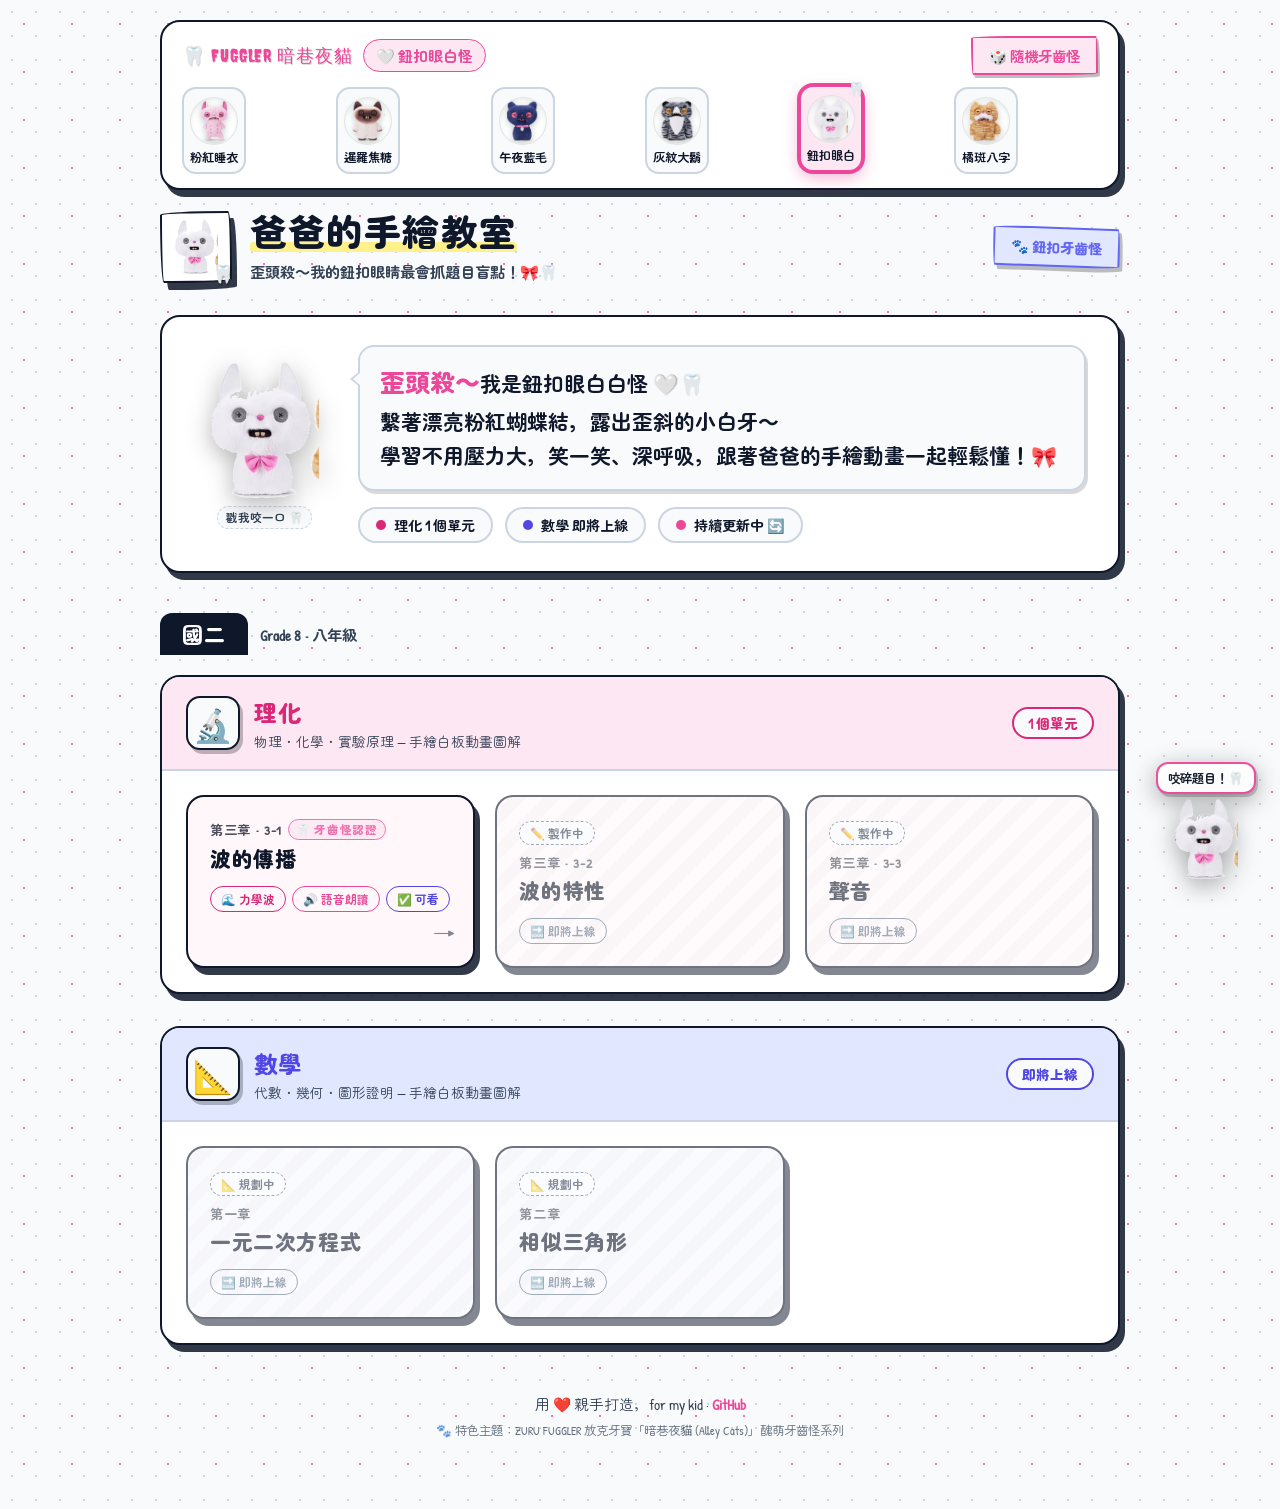
==== index.html @ 32a3a029 "更新 3-1 YouTube 連結並整理本機素材" ====
<!DOCTYPE html>
<html lang="zh-TW" data-theme="fuggler-pink">
<head>
  <meta charset="UTF-8">
  <meta name="viewport" content="width=device-width, initial-scale=1.0">
  <title>爸爸的手繪教室 | 國中影音學習 × 放克牙寶 牙齒怪</title>
  <meta name="description" content="爸爸親手打造的國中手繪動畫教室，結合 ZURU FUGGLER 放克牙寶（暗巷夜貓）醜萌牙齒怪主題，用生動圖解學理化、數學，讓孩子輕鬆看懂每一個章節。">
  <link rel="preconnect" href="https://fonts.googleapis.com">
  <link rel="preconnect" href="https://fonts.gstatic.com" crossorigin>
  <link href="https://fonts.googleapis.com/css2?family=Patrick+Hand&family=Zen+Maru+Gothic:wght@400;500;700;900&family=Noto+Sans+TC:wght@400;500;700;900&family=Creepster&display=swap" rel="stylesheet">
  <style>
    /* =============================================
       爸爸的手繪教室 - ZURU FUGGLER 牙齒怪主題系統
       6 隻暗巷夜貓（Alley Cats）醜萌牙齒怪專屬主題
       ============================================= */

    /* ── 共用 Token ── */
    :root {
      --font-hand: 'Patrick Hand', 'Zen Maru Gothic', 'Noto Sans TC', cursive, sans-serif;
      --font-body: 'Zen Maru Gothic', 'Noto Sans TC', system-ui, sans-serif;
      --font-monster: 'Creepster', 'Patrick Hand', cursive;
      --radius-doodle: 255px 15px 225px 15px / 15px 225px 15px 255px;
      --radius-card: 20px;
      --transition: background 0.4s ease, color 0.4s ease, border-color 0.35s ease, box-shadow 0.35s ease;
    }

    /* ══════════════════════════════════════════════
       🐾 牙齒怪 1：粉紅睡衣怪 (Pink Slumber Cat)
       睡衣排扣 · 垂眼皮 · 歪斜大白牙
    ══════════════════════════════════════════════ */
    [data-theme="fuggler-pink"] {
      --bg-canvas:      #fff0f5;
      --bg-board:       #ffffff;
      --bg-card:        #ffffff;
      --ink-primary:    #831843;
      --ink-muted:      #9d174d;
      --ink-light:      #f472b6;
      --accent:         #db2777;
      --accent-bg:      #fce7f3;
      --accent2:        #9333ea;
      --accent2-bg:     #fae8ff;
      --highlight:      #fef08a;
      --border:         2.5px solid #db2777;
      --shadow:         5px 6px 0px rgba(219, 39, 119, 0.35);
      --shadow-hover:   7px 9px 0px rgba(219, 39, 119, 0.55);
      --bg-pattern:     radial-gradient(#fbcfe8 1.5px, transparent 1.5px);
      --bg-pattern2:    radial-gradient(#f472b6 1px, transparent 1px);
      --pattern-size:   24px 24px, 48px 48px;
      --hero-bg:        #ffffff;
      --pill-border:    #fbcfe8;
      --science-hdr:    #fce7f3;
      --science-card:   #fff5f8;
      --science-color:  #db2777;
      --math-hdr:       #fae8ff;
      --math-card:      #fdf4ff;
      --math-color:     #9333ea;
      --tab-bg:         #db2777;
      --tab-color:      #ffffff;
      --badge-glow:     rgba(219, 39, 119, 0.4);
    }

    /* ══════════════════════════════════════════════
       🐾 牙齒怪 2：暹羅焦糖怪 (Mocha Siamese Cat)
       黑炭臉頰 · 烤棉花糖焦糖色 · 瞪大圓眼
    ══════════════════════════════════════════════ */
    [data-theme="fuggler-siamese"] {
      --bg-canvas:      #f7f2ec;
      --bg-board:       #ffffff;
      --bg-card:        #ffffff;
      --ink-primary:    #3e2723;
      --ink-muted:      #5d4037;
      --ink-light:      #8d6e63;
      --accent:         #795548;
      --accent-bg:      #efebe9;
      --accent2:        #d97706;
      --accent2-bg:     #fef3c7;
      --highlight:      #ffe082;
      --border:         2.5px solid #4e342e;
      --shadow:         5px 6px 0px rgba(78, 52, 46, 0.4);
      --shadow-hover:   7px 9px 0px rgba(78, 52, 46, 0.65);
      --bg-pattern:     radial-gradient(#d7ccc8 1.5px, transparent 1.5px);
      --bg-pattern2:    linear-gradient(45deg, rgba(141, 110, 99, 0.05) 25%, transparent 25%);
      --pattern-size:   26px 26px, 52px 52px;
      --hero-bg:        #ffffff;
      --pill-border:    #d7ccc8;
      --science-hdr:    #efebe9;
      --science-card:   #faf7f5;
      --science-color:  #5d4037;
      --math-hdr:       #fef3c7;
      --math-card:      #fffdfa;
      --math-color:     #b45309;
      --tab-bg:         #4e342e;
      --tab-color:      #ffffff;
      --badge-glow:     rgba(121, 85, 72, 0.4);
    }

    /* ══════════════════════════════════════════════
       🐾 牙齒怪 3：午夜藍毛怪 (Midnight Navy Cat)
       暗夜巷弄深藍 · 粉紅牙齒項鍊 · 賽博龐克微光
    ══════════════════════════════════════════════ */
    [data-theme="fuggler-blue"] {
      --bg-canvas:      #0b0d1e;
      --bg-board:       #12152f;
      --bg-card:        #181c3e;
      --ink-primary:    #e0e7ff;
      --ink-muted:      #a5b4fc;
      --ink-light:      #6366f1;
      --accent:         #f43f5e;        /* 項鍊粉紅 */
      --accent-bg:      #3d0f1f;
      --accent2:        #38bdf8;        /* 霓虹藍 */
      --accent2-bg:     #082f49;
      --highlight:      #1e1b4b;
      --border:         2.5px solid #6366f1;
      --shadow:         0 0 16px rgba(99, 102, 241, 0.4), 4px 6px 0 rgba(0, 0, 0, 0.85);
      --shadow-hover:   0 0 24px rgba(244, 63, 94, 0.6), 6px 8px 0 rgba(0, 0, 0, 0.95);
      --bg-pattern:     radial-gradient(rgba(129, 140, 248, 0.2) 1.5px, transparent 1.5px);
      --bg-pattern2:    repeating-linear-gradient(90deg, transparent, transparent 36px, rgba(99, 102, 241, 0.05) 36px, rgba(99, 102, 241, 0.05) 37px);
      --pattern-size:   28px 28px, auto;
      --hero-bg:        #12152f;
      --pill-border:    #4338ca;
      --science-hdr:    #181c3e;
      --science-card:   #141736;
      --science-color:  #818cf8;
      --math-hdr:       #2a1024;
      --math-card:      #200c1b;
      --math-color:     #f43f5e;
      --tab-bg:         #6366f1;
      --tab-color:      #ffffff;
      --badge-glow:     rgba(99, 102, 241, 0.6);
    }

    /* ══════════════════════════════════════════════
       🐾 牙齒怪 4：灰紋落腮鬍 (Striped Grizzle Cat)
       虎斑灰條紋 · 白胸毛落腮鬍 · 琥珀黃眼露牙
    ══════════════════════════════════════════════ */
    [data-theme="fuggler-gray"] {
      --bg-canvas:      #141923;
      --bg-board:       #1b2230;
      --bg-card:        #232c3d;
      --ink-primary:    #f8fafc;
      --ink-muted:      #cbd5e1;
      --ink-light:      #64748b;
      --accent:         #eab308;        /* 琥珀金眼 */
      --accent-bg:      #3f3107;
      --accent2:        #38bdf8;        /* 銀灰藍 */
      --accent2-bg:     #0c2e47;
      --highlight:      #1e293b;
      --border:         2.5px solid #94a3b8;
      --shadow:         0 0 14px rgba(234, 179, 8, 0.25), 4px 6px 0 rgba(0, 0, 0, 0.85);
      --shadow-hover:   0 0 22px rgba(234, 179, 8, 0.5), 6px 8px 0 rgba(0, 0, 0, 0.95);
      --bg-pattern:     radial-gradient(rgba(148, 163, 184, 0.18) 1.5px, transparent 1.5px);
      --bg-pattern2:    repeating-linear-gradient(45deg, transparent, transparent 20px, rgba(148, 163, 184, 0.03) 20px, rgba(148, 163, 184, 0.03) 40px);
      --pattern-size:   26px 26px, auto;
      --hero-bg:        #1b2230;
      --pill-border:    #475569;
      --science-hdr:    #232c3d;
      --science-card:   #1d2535;
      --science-color:  #facc15;
      --math-hdr:       #0e2d42;
      --math-card:      #112233;
      --math-color:     #38bdf8;
      --tab-bg:         #94a3b8;
      --tab-color:      #0f172a;
      --badge-glow:     rgba(234, 179, 8, 0.5);
    }

    /* ══════════════════════════════════════════════
       🐾 牙齒怪 5：鈕扣眼白怪 (Button-Eye Snow Cat)
       蓬鬆純白雪球 · 異色鈕扣眼 · 甜粉蝴蝶結
    ══════════════════════════════════════════════ */
    [data-theme="fuggler-white"] {
      --bg-canvas:      #f8fafc;
      --bg-board:       #ffffff;
      --bg-card:        #ffffff;
      --ink-primary:    #0f172a;
      --ink-muted:      #334155;
      --ink-light:      #64748b;
      --accent:         #ec4899;        /* 蝴蝶結粉 */
      --accent-bg:      #fce7f3;
      --accent2:        #6366f1;        /* 鈕扣眼縫線藍 */
      --accent2-bg:     #e0e7ff;
      --highlight:      #fef08a;
      --border:         2.5px solid #0f172a;
      --shadow:         5px 7px 0px rgba(15, 23, 42, 0.85);
      --shadow-hover:   7px 9px 0px rgba(15, 23, 42, 1);
      --bg-pattern:     radial-gradient(#cbd5e1 1.5px, transparent 1.5px);
      --bg-pattern2:    radial-gradient(#f472b6 1px, transparent 1px);
      --pattern-size:   24px 24px, 48px 48px;
      --hero-bg:        #ffffff;
      --pill-border:    #cbd5e1;
      --science-hdr:    #fce7f3;
      --science-card:   #fff7fa;
      --science-color:  #db2777;
      --math-hdr:       #e0e7ff;
      --math-card:      #f7f8ff;
      --math-color:     #4f46e5;
      --tab-bg:         #0f172a;
      --tab-color:      #ffffff;
      --badge-glow:     rgba(236, 72, 153, 0.4);
    }

    /* ══════════════════════════════════════════════
       🐾 牙齒怪 6：橘斑八字鬍 (Ginger Mustache Cat)
       熱血橘黃虎斑 · 蓬鬆大八字鬍 · 爆棚招牌暴牙
    ══════════════════════════════════════════════ */
    [data-theme="fuggler-orange"] {
      --bg-canvas:      #fff8f0;
      --bg-board:       #ffffff;
      --bg-card:        #ffffff;
      --ink-primary:    #7c2d12;
      --ink-muted:      #9a3412;
      --ink-light:      #ea580c;
      --accent:         #ea580c;
      --accent-bg:      #ffedd5;
      --accent2:        #d97706;
      --accent2-bg:     #fef3c7;
      --highlight:      #fde047;
      --border:         2.5px solid #9a3412;
      --shadow:         5px 6px 0px rgba(154, 52, 18, 0.4);
      --shadow-hover:   7px 9px 0px rgba(154, 52, 18, 0.65);
      --bg-pattern:     radial-gradient(#fed7aa 1.5px, transparent 1.5px);
      --bg-pattern2:    radial-gradient(#f59e0b 1px, transparent 1px);
      --pattern-size:   24px 24px, 48px 48px;
      --hero-bg:        #ffffff;
      --pill-border:    #fdba74;
      --science-hdr:    #ffedd5;
      --science-card:   #fffaf5;
      --science-color:  #c2410c;
      --math-hdr:       #fef3c7;
      --math-card:      #fffdf7;
      --math-color:     #b45309;
      --tab-bg:         #9a3412;
      --tab-color:      #ffffff;
      --badge-glow:     rgba(234, 88, 12, 0.4);
    }

    /* ══════════════════════════════════════════════
       全域基礎設定
    ══════════════════════════════════════════════ */
    *, *::before, *::after { box-sizing: border-box; margin: 0; padding: 0; }

    html { transition: var(--transition); scroll-behavior: smooth; }

    body {
      font-family: var(--font-body);
      background-color: var(--bg-canvas);
      background-image: var(--bg-pattern), var(--bg-pattern2);
      background-size: var(--pattern-size);
      color: var(--ink-primary);
      min-height: 100vh;
      padding: 20px 20px 70px;
      transition: background-color 0.45s ease, color 0.4s ease;
      position: relative;
      overflow-x: hidden;
    }

    /* ══════════════════════════════════════════════
       牙齒怪戰隊選擇列（Fuggler Roster Bar）
    ══════════════════════════════════════════════ */
    .fuggler-bar-wrapper {
      max-width: 960px;
      margin: 0 auto 20px;
      background: var(--bg-board);
      border: var(--border);
      border-radius: var(--radius-card);
      box-shadow: var(--shadow);
      padding: 14px 20px;
      transition: var(--transition);
    }

    .fuggler-bar-top {
      display: flex;
      align-items: center;
      justify-content: space-between;
      gap: 12px;
      margin-bottom: 12px;
      flex-wrap: wrap;
    }

    .fuggler-brand {
      display: flex;
      align-items: center;
      gap: 10px;
    }

    .fuggler-tag {
      font-family: var(--font-monster);
      font-size: 1.15rem;
      letter-spacing: 0.05em;
      color: var(--accent);
      text-shadow: 1px 1px 0 rgba(0,0,0,0.15);
      display: flex;
      align-items: center;
      gap: 6px;
    }

    .theme-active-name {
      font-family: var(--font-hand);
      font-size: 0.95rem;
      font-weight: 700;
      background: var(--accent-bg);
      color: var(--accent);
      padding: 4px 12px;
      border-radius: 999px;
      border: 1.5px solid var(--accent);
    }

    .bar-actions {
      display: flex;
      align-items: center;
      gap: 8px;
    }

    #btnShuffle {
      font-family: var(--font-hand);
      font-size: 0.9rem;
      font-weight: 700;
      padding: 7px 16px;
      background: var(--accent-bg);
      color: var(--accent);
      border: 2px solid var(--accent);
      border-radius: var(--radius-doodle);
      cursor: pointer;
      display: flex;
      align-items: center;
      gap: 6px;
      transition: all 0.15s ease;
      box-shadow: 2px 3px 0 rgba(0,0,0,0.25);
      white-space: nowrap;
    }

    #btnShuffle:hover {
      transform: translate(-1px, -1px) rotate(-2deg);
      box-shadow: 3px 5px 0 rgba(0,0,0,0.35);
    }

    #btnShuffle:active {
      transform: translate(1px, 1px);
      box-shadow: 1px 1px 0 rgba(0,0,0,0.2);
    }

    /* 6 隻牙齒怪頭像按鈕列 */
    .fuggler-roster {
      display: grid;
      grid-template-columns: repeat(6, 1fr);
      gap: 10px;
      list-style: none;
    }

    .roster-btn {
      background: var(--bg-canvas);
      border: 2px solid var(--pill-border);
      border-radius: 14px;
      padding: 8px 6px;
      cursor: pointer;
      display: flex;
      flex-direction: column;
      align-items: center;
      gap: 6px;
      transition: all 0.2s cubic-bezier(0.34, 1.56, 0.64, 1);
      position: relative;
      text-decoration: none;
      color: inherit;
    }

    .roster-btn:hover {
      transform: translateY(-4px) scale(1.05);
      border-color: var(--accent);
      box-shadow: 0 6px 14px var(--badge-glow);
    }

    .roster-btn.active {
      border-color: var(--accent);
      background: var(--accent-bg);
      box-shadow: 0 0 0 2px var(--accent), 0 6px 16px var(--badge-glow);
      transform: translateY(-2px);
    }

    .roster-btn.active::after {
      content: '🦷';
      position: absolute;
      top: -6px;
      right: -4px;
      font-size: 0.85rem;
      animation: tooth-bounce 1s ease-in-out infinite alternate;
    }

    @keyframes tooth-bounce {
      0% { transform: translateY(0) rotate(0deg); }
      100% { transform: translateY(-3px) rotate(15deg); }
    }

    .roster-avatar-box {
      width: 48px;
      height: 48px;
      border-radius: 50%;
      background: rgba(255, 255, 255, 0.85);
      display: flex;
      align-items: center;
      justify-content: center;
      overflow: hidden;
      border: 1.5px solid rgba(0, 0, 0, 0.1);
      box-shadow: inset 0 2px 4px rgba(0,0,0,0.08);
      position: relative;
    }

    .roster-avatar-img {
      width: 90%;
      height: 90%;
      object-fit: contain;
      filter: drop-shadow(0 2px 3px rgba(0,0,0,0.2));
      transition: transform 0.2s ease;
    }

    .roster-btn:hover .roster-avatar-img {
      transform: scale(1.15) rotate(4deg);
    }

    .roster-name {
      font-family: var(--font-hand);
      font-size: 0.76rem;
      font-weight: 700;
      white-space: nowrap;
      color: var(--ink-primary);
      text-align: center;
      line-height: 1.1;
    }

    /* ══════════════════════════════════════════════
       Header
    ══════════════════════════════════════════════ */
    header {
      max-width: 960px;
      margin: 0 auto 32px;
      display: flex;
      align-items: center;
      gap: 18px;
    }

    .logo-box {
      width: 72px;
      height: 72px;
      border-radius: var(--radius-doodle);
      background: var(--bg-board);
      border: var(--border);
      box-shadow: var(--shadow);
      display: flex;
      align-items: center;
      justify-content: center;
      position: relative;
      flex-shrink: 0;
      cursor: pointer;
      transition: transform 0.2s ease, box-shadow 0.2s ease;
    }

    .logo-box:hover {
      transform: scale(1.08) rotate(-4deg);
    }

    .logo-cat-img {
      width: 82%;
      height: 82%;
      object-fit: contain;
      animation: cat-bob 3s ease-in-out infinite;
    }

    @keyframes cat-bob {
      0%, 100% { transform: translateY(0) rotate(-2deg); }
      50%      { transform: translateY(-4px) rotate(3deg); }
    }

    .logo-tooth-badge {
      position: absolute;
      bottom: -4px;
      right: -4px;
      font-size: 1.1rem;
      filter: drop-shadow(1px 2px 0 rgba(0,0,0,0.3));
    }

    .header-text h1 {
      font-family: var(--font-monster), var(--font-hand);
      font-size: clamp(1.6rem, 4vw, 2.3rem);
      font-weight: 900;
      line-height: 1.25;
      color: var(--ink-primary);
      position: relative;
      display: inline-block;
      letter-spacing: 0.03em;
      transition: color 0.4s;
    }

    .header-text h1 .underline {
      position: relative;
      z-index: 1;
    }

    .header-text h1 .underline::after {
      content: '';
      position: absolute;
      left: 0; bottom: 2px;
      width: 100%; height: 10px;
      background: var(--highlight);
      z-index: -1;
      border-radius: 4px;
      transition: background 0.4s;
    }

    .header-text p {
      font-size: 0.95rem;
      color: var(--ink-muted);
      margin-top: 4px;
      font-family: var(--font-hand);
      font-weight: 700;
      transition: color 0.4s;
    }

    .stamp-badge {
      margin-left: auto;
      background: var(--accent2-bg);
      border: var(--border);
      border-color: var(--accent2);
      border-radius: var(--radius-doodle);
      padding: 8px 16px;
      font-family: var(--font-hand);
      font-size: 0.88rem;
      font-weight: 900;
      color: var(--accent2);
      transform: rotate(2deg);
      box-shadow: 3px 4px 0 rgba(0,0,0,0.25);
      white-space: nowrap;
      transition: all 0.4s;
    }

    /* ══════════════════════════════════════════════
       Hero Banner（互動牙齒怪對話區）
    ══════════════════════════════════════════════ */
    .hero {
      max-width: 960px;
      margin: 0 auto 40px;
      background: var(--hero-bg);
      border: var(--border);
      border-radius: var(--radius-card);
      box-shadow: var(--shadow);
      padding: 28px 32px;
      position: relative;
      overflow: hidden;
      display: grid;
      grid-template-columns: 140px 1fr;
      gap: 24px;
      align-items: center;
      transition: var(--transition);
    }

    /* 牙齒怪展示主體 */
    .hero-mascot-wrapper {
      position: relative;
      display: flex;
      flex-direction: column;
      align-items: center;
      justify-content: center;
      cursor: pointer;
    }

    .hero-mascot-img {
      width: 125px;
      height: 140px;
      object-fit: contain;
      filter: drop-shadow(0 6px 12px rgba(0,0,0,0.3));
      transition: transform 0.25s cubic-bezier(0.34, 1.56, 0.64, 1);
      user-select: none;
    }

    .hero-mascot-wrapper:hover .hero-mascot-img {
      transform: scale(1.1) rotate(4deg);
    }

    .hero-mascot-wrapper:active .hero-mascot-img {
      transform: scale(0.95) rotate(-6deg);
    }

    .mascot-click-hint {
      margin-top: 6px;
      font-family: var(--font-hand);
      font-size: 0.72rem;
      font-weight: 700;
      color: var(--ink-muted);
      background: var(--bg-canvas);
      padding: 2px 8px;
      border-radius: 999px;
      border: 1px dashed var(--pill-border);
      white-space: nowrap;
    }

    /* 對話內容 */
    .hero-content {
      position: relative;
      z-index: 2;
    }

    .hero-bubble-box {
      background: var(--bg-canvas);
      border: 2px solid var(--pill-border);
      border-radius: 16px;
      padding: 16px 20px;
      position: relative;
      margin-bottom: 16px;
      box-shadow: 2px 3px 0 rgba(0,0,0,0.15);
    }

    .hero-bubble-box::before {
      content: '';
      position: absolute;
      left: -10px;
      top: 24px;
      width: 0;
      height: 0;
      border-top: 8px solid transparent;
      border-bottom: 8px solid transparent;
      border-right: 10px solid var(--pill-border);
    }

    .hero-bubble-box::after {
      content: '';
      position: absolute;
      left: -7px;
      top: 24px;
      width: 0;
      height: 0;
      border-top: 8px solid transparent;
      border-bottom: 8px solid transparent;
      border-right: 9px solid var(--bg-canvas);
    }

    .hero-title {
      font-family: var(--font-hand);
      font-size: clamp(1.05rem, 2.2vw, 1.3rem);
      font-weight: 700;
      line-height: 1.65;
      color: var(--ink-primary);
      transition: color 0.4s;
    }

    .hero-title .hi {
      color: var(--accent);
      font-size: 1.2em;
      font-weight: 900;
      transition: color 0.4s;
    }

    .hero-stats {
      display: flex;
      gap: 12px;
      flex-wrap: wrap;
    }

    .stat-pill {
      display: flex;
      align-items: center;
      gap: 8px;
      background: var(--bg-canvas);
      border: 2px solid var(--pill-border);
      border-radius: 999px;
      padding: 6px 16px;
      font-family: var(--font-hand);
      font-size: 0.88rem;
      font-weight: 700;
      color: var(--ink-primary);
      transition: all 0.4s;
    }

    .stat-pill .dot {
      width: 10px;
      height: 10px;
      border-radius: 50%;
    }

    /* ══════════════════════════════════════════════
       Section Title
    ══════════════════════════════════════════════ */
    .section-title {
      max-width: 960px;
      margin: 0 auto 20px;
      display: flex;
      align-items: center;
      gap: 12px;
    }

    .section-title .tab-label {
      font-family: var(--font-monster), var(--font-hand);
      font-size: 1.3rem;
      font-weight: 900;
      background: var(--tab-bg);
      color: var(--tab-color);
      padding: 6px 22px;
      border-radius: 12px 12px 0 0;
      letter-spacing: 0.05em;
      transition: background 0.4s, color 0.4s;
    }

    .section-title .grade-label {
      font-family: var(--font-hand);
      font-size: 0.95rem;
      color: var(--ink-muted);
      font-weight: 700;
      transition: color 0.4s;
    }

    /* ══════════════════════════════════════════════
       Subject Groups
    ══════════════════════════════════════════════ */
    .subjects-wrapper {
      max-width: 960px;
      margin: 0 auto 48px;
    }

    .subject-group {
      background: var(--bg-board);
      border: var(--border);
      border-radius: var(--radius-card);
      box-shadow: var(--shadow);
      margin-bottom: 32px;
      overflow: hidden;
      transition: var(--transition);
    }

    .subject-header {
      display: flex;
      align-items: center;
      gap: 14px;
      padding: 18px 24px;
      border-bottom: 2px solid var(--pill-border);
      transition: background 0.4s, border-color 0.4s;
    }

    .subject-icon {
      font-size: 2rem;
      width: 54px;
      height: 54px;
      border-radius: 14px;
      border: var(--border);
      display: flex;
      align-items: center;
      justify-content: center;
      flex-shrink: 0;
      background: var(--bg-canvas);
      box-shadow: 3px 4px 0 rgba(0,0,0,0.25);
      transition: all 0.4s;
    }

    .subject-info h2 {
      font-family: var(--font-monster), var(--font-hand);
      font-size: 1.45rem;
      font-weight: 900;
      letter-spacing: 0.04em;
      transition: color 0.4s;
    }

    .subject-info p {
      font-size: 0.85rem;
      color: var(--ink-muted);
      margin-top: 2px;
      font-family: var(--font-hand);
      transition: color 0.4s;
    }

    .subject-count {
      margin-left: auto;
      font-family: var(--font-hand);
      font-size: 0.85rem;
      font-weight: 900;
      padding: 4px 14px;
      border-radius: 999px;
      border: 2px solid;
      background: var(--bg-canvas);
      transition: all 0.4s;
    }

    /* 理化 */
    .group-science .subject-header { background: var(--science-hdr); }
    .group-science .subject-info h2 { color: var(--science-color); }
    .group-science .subject-count { color: var(--science-color); border-color: var(--science-color); }
    .group-science .lesson-card  { background: var(--science-card); }

    /* 數學 */
    .group-math .subject-header { background: var(--math-hdr); }
    .group-math .subject-info h2 { color: var(--math-color); }
    .group-math .subject-count  { color: var(--math-color); border-color: var(--math-color); }
    .group-math .lesson-card    { background: var(--math-card); }

    /* ══════════════════════════════════════════════
       Lesson Cards
    ══════════════════════════════════════════════ */
    .lessons-grid {
      display: grid;
      grid-template-columns: repeat(auto-fill, minmax(260px, 1fr));
      gap: 20px;
      padding: 24px;
    }

    .lesson-card {
      border: var(--border);
      border-radius: 18px;
      padding: 22px;
      cursor: pointer;
      text-decoration: none;
      color: var(--ink-primary);
      transition: transform 0.18s ease, box-shadow 0.18s ease, background 0.4s, border-color 0.4s;
      box-shadow: var(--shadow);
      position: relative;
      display: block;
      overflow: hidden;
    }

    .lesson-card:hover {
      transform: translate(-3px, -3px) rotate(-0.5deg);
      box-shadow: var(--shadow-hover);
    }

    .lesson-card:active {
      transform: translate(2px, 2px);
    }

    .lesson-card .card-chapter {
      font-family: var(--font-hand);
      font-size: 0.82rem;
      font-weight: 700;
      letter-spacing: 0.05em;
      opacity: 0.75;
      margin-bottom: 6px;
      display: flex;
      align-items: center;
      gap: 6px;
    }

    .card-fuggler-stamp {
      font-size: 0.72rem;
      background: var(--accent-bg);
      color: var(--accent);
      border: 1px solid var(--accent);
      border-radius: 999px;
      padding: 1px 7px;
      font-weight: 900;
    }

    .lesson-card .card-title {
      font-family: var(--font-monster), var(--font-hand);
      font-size: 1.3rem;
      font-weight: 900;
      line-height: 1.35;
      margin-bottom: 12px;
      letter-spacing: 0.03em;
    }

    .lesson-card .card-tags {
      display: flex;
      flex-wrap: wrap;
      gap: 6px;
    }

    .tag {
      font-family: var(--font-hand);
      font-size: 0.74rem;
      font-weight: 700;
      padding: 3px 10px;
      border-radius: 999px;
      border: 1.5px solid currentColor;
    }

    .lesson-card .card-arrow {
      position: absolute;
      right: 18px;
      bottom: 18px;
      font-size: 1.4rem;
      opacity: 0.5;
      transition: opacity 0.18s, transform 0.18s;
    }

    .lesson-card:hover .card-arrow {
      opacity: 1;
      transform: translateX(5px) scale(1.15);
    }

    /* Coming Soon Cards */
    .lesson-card.coming-soon {
      opacity: 0.6;
      cursor: default;
      background-image: repeating-linear-gradient(
        -45deg, transparent, transparent 12px,
        rgba(128,128,128,0.05) 12px, rgba(128,128,128,0.05) 24px
      );
    }

    .lesson-card.coming-soon:hover {
      transform: none;
      box-shadow: var(--shadow);
    }

    .coming-badge {
      display: inline-block;
      font-family: var(--font-hand);
      font-size: 0.74rem;
      font-weight: 700;
      background: var(--bg-canvas);
      border: 1.5px dashed var(--ink-light);
      border-radius: 999px;
      padding: 2px 10px;
      color: var(--ink-muted);
      margin-bottom: 8px;
      transition: all 0.4s;
    }

    /* ══════════════════════════════════════════════
       右下角漂浮伴讀牙齒怪 (Floating Mascot)
    ══════════════════════════════════════════════ */
    .corner-monster {
      position: fixed;
      bottom: 20px;
      right: 24px;
      z-index: 100;
      cursor: pointer;
      display: flex;
      flex-direction: column;
      align-items: center;
      transition: transform 0.2s ease;
      filter: drop-shadow(0 6px 12px rgba(0,0,0,0.35));
    }

    .corner-monster:hover {
      transform: translateY(-8px) scale(1.08);
    }

    .corner-bubble {
      background: var(--bg-board);
      color: var(--ink-primary);
      border: 2px solid var(--accent);
      border-radius: 12px;
      padding: 5px 10px;
      font-family: var(--font-hand);
      font-size: 0.78rem;
      font-weight: 700;
      margin-bottom: 4px;
      box-shadow: 2px 3px 0 rgba(0,0,0,0.2);
      white-space: nowrap;
      pointer-events: none;
      opacity: 0.95;
      animation: bubble-float 2s ease-in-out infinite alternate;
    }

    @keyframes bubble-float {
      0% { transform: translateY(0); }
      100% { transform: translateY(-3px); }
    }

    .corner-monster-img {
      width: 72px;
      height: 82px;
      object-fit: contain;
      user-select: none;
      animation: corner-wiggle 4s ease-in-out infinite;
    }

    @keyframes corner-wiggle {
      0%, 100% { transform: rotate(-3deg); }
      50%      { transform: rotate(4deg); }
    }

    /* ══════════════════════════════════════════════
       Footer
    ══════════════════════════════════════════════ */
    footer {
      max-width: 960px;
      margin: 0 auto;
      text-align: center;
      font-family: var(--font-hand);
      font-size: 0.92rem;
      color: var(--ink-muted);
      transition: color 0.4s;
    }

    footer a {
      color: var(--accent);
      text-decoration: none;
      font-weight: 700;
      transition: color 0.4s;
    }

    footer a:hover {
      text-decoration: underline;
    }

    .fuggler-footer-note {
      margin-top: 6px;
      font-size: 0.78rem;
      opacity: 0.75;
    }

    /* ══════════════════════════════════════════════
       RWD（iPad 與手機支援）
    ══════════════════════════════════════════════ */
    @media (min-width: 601px) and (max-width: 1024px) {
      body { padding: 18px 20px 80px; }
      .hero { padding: 24px; gap: 20px; }
      .hero-mascot-img { width: 110px; height: 125px; }
      .lessons-grid { grid-template-columns: repeat(2, 1fr); gap: 16px; }
      .lesson-card { padding: 20px; min-height: 130px; }
      .roster-btn { padding: 6px 4px; }
      .roster-avatar-box { width: 42px; height: 42px; }
      .corner-monster-img { width: 64px; height: 74px; }
    }

    @media (max-width: 600px) {
      header { flex-wrap: wrap; gap: 12px; }
      .stamp-badge { margin-left: 0; }
      .hero {
        grid-template-columns: 1fr;
        padding: 20px 16px;
        text-align: center;
      }
      .hero-mascot-wrapper { margin-bottom: 8px; }
      .hero-bubble-box::before, .hero-bubble-box::after { display: none; }
      .hero-stats { justify-content: center; }
      .fuggler-roster {
        grid-template-columns: repeat(3, 1fr);
        gap: 8px;
      }
      .lessons-grid { grid-template-columns: 1fr; padding: 16px; }
      .subject-header { flex-wrap: wrap; }
      .corner-monster { bottom: 12px; right: 12px; }
      .corner-monster-img { width: 56px; height: 64px; }
      .corner-bubble { display: none; }
    }
  </style>
</head>
<body>

  <!-- ── 牙齒怪戰隊選擇列 ── -->
  <div class="fuggler-bar-wrapper">
    <div class="fuggler-bar-top">
      <div class="fuggler-brand">
        <span class="fuggler-tag">🦷 FUGGLER 暗巷夜貓</span>
        <span class="theme-active-name" id="themeActiveName">💖 粉紅睡衣怪</span>
      </div>
      <div class="bar-actions">
        <button id="btnShuffle" title="隨機召喚一隻牙齒怪！">🎲 隨機牙齒怪</button>
      </div>
    </div>

    <!-- 6 隻牙齒怪點選頭像按鈕 -->
    <ul class="fuggler-roster" id="fugglerRoster" role="tablist">
      <!-- 由 JS 動態產生或載入 -->
    </ul>
  </div>

  <!-- ── Header ── -->
  <header>
    <div class="logo-box" id="logoBox" title="點我聽牙齒怪咬一口！">
      <img id="logoCatImg" src="assets/fugglers/fuggler_pink.png" class="logo-cat-img" alt="牙齒怪頭像" />
      <span class="logo-tooth-badge">🦷</span>
    </div>
    <div class="header-text">
      <h1><span class="underline" id="siteTitle">爸爸的手繪教室</span></h1>
      <p id="siteSubtitle">用動畫圖解，陪你看懂每一道題 🎯</p>
    </div>
    <div class="stamp-badge" id="stampBadge">🐾 放克牙寶 牙齒怪</div>
  </header>

  <!-- ── Hero Banner（牙齒怪對話區） ── -->
  <div class="hero">
    <div class="hero-mascot-wrapper" id="heroMascotBox" title="戳一下牙齒怪！">
      <img id="heroMascotImg" src="assets/fugglers/fuggler_pink.png" alt="當前主題牙齒怪" class="hero-mascot-img" />
      <span class="mascot-click-hint">戳我咬一口 🦷</span>
    </div>
    <div class="hero-content">
      <div class="hero-bubble-box">
        <p class="hero-title" id="heroTitle">
          <span class="hi">哈囉小主人！</span>我是粉紅睡衣牙齒怪 🦷💕<br>
          每一個單元都是爸爸精心錄製的<strong>手繪動畫影片</strong>，配音、圖解、例題一次搞定。<br>
          跟我一起把理化公式咬碎吞下去，不懂的地方隨時暫停反覆看！💪
        </p>
      </div>
      <div class="hero-stats">
        <div class="stat-pill">
          <span class="dot" style="background:var(--science-color)"></span>
          理化 1 個單元
        </div>
        <div class="stat-pill">
          <span class="dot" style="background:var(--math-color)"></span>
          數學 即將上線
        </div>
        <div class="stat-pill">
          <span class="dot" style="background:var(--accent)"></span>
          持續更新中 🔄
        </div>
      </div>
    </div>
  </div>

  <!-- ── 國二 ── -->
  <div class="section-title">
    <div class="tab-label">國二</div>
    <div class="grade-label">Grade 8 • 八年級</div>
  </div>

  <div class="subjects-wrapper">

    <!-- 理化 -->
    <div class="subject-group group-science">
      <div class="subject-header">
        <div class="subject-icon">🔬</div>
        <div class="subject-info">
          <h2>理化</h2>
          <p>物理・化學・實驗原理 — 手繪白板動畫圖解</p>
        </div>
        <div class="subject-count">1 個單元</div>
      </div>

      <div class="lessons-grid">
        <a class="lesson-card" href="https://youtu.be/c4oZu9dAaRk" target="_blank" rel="noopener noreferrer">
          <div class="card-chapter">
            <span>第三章 • 3-1</span>
            <span class="card-fuggler-stamp">🦷 牙齒怪認證</span>
          </div>
          <div class="card-title">波的傳播</div>
          <div class="card-tags">
            <span class="tag" style="color:var(--science-color);border-color:var(--science-color);">🌊 力學波</span>
            <span class="tag" style="color:var(--accent);border-color:var(--accent);">🔊 語音朗讀</span>
            <span class="tag" style="color:var(--math-color);border-color:var(--math-color);">✅ 可看</span>
          </div>
          <div class="card-arrow">→</div>
        </a>

        <div class="lesson-card coming-soon">
          <span class="coming-badge">✏️ 製作中</span>
          <div class="card-chapter">第三章 • 3-2</div>
          <div class="card-title">波的特性</div>
          <div class="card-tags">
            <span class="tag" style="color:var(--ink-light);border-color:var(--ink-light);">🔜 即將上線</span>
          </div>
        </div>

        <div class="lesson-card coming-soon">
          <span class="coming-badge">✏️ 製作中</span>
          <div class="card-chapter">第三章 • 3-3</div>
          <div class="card-title">聲音</div>
          <div class="card-tags">
            <span class="tag" style="color:var(--ink-light);border-color:var(--ink-light);">🔜 即將上線</span>
          </div>
        </div>
      </div>
    </div>

    <!-- 數學 -->
    <div class="subject-group group-math">
      <div class="subject-header">
        <div class="subject-icon">📐</div>
        <div class="subject-info">
          <h2>數學</h2>
          <p>代數・幾何・圖形證明 — 手繪白板動畫圖解</p>
        </div>
        <div class="subject-count">即將上線</div>
      </div>

      <div class="lessons-grid">
        <div class="lesson-card coming-soon">
          <span class="coming-badge">📐 規劃中</span>
          <div class="card-chapter">第一章</div>
          <div class="card-title">一元二次方程式</div>
          <div class="card-tags">
            <span class="tag" style="color:var(--ink-light);border-color:var(--ink-light);">🔜 即將上線</span>
          </div>
        </div>

        <div class="lesson-card coming-soon">
          <span class="coming-badge">📐 規劃中</span>
          <div class="card-chapter">第二章</div>
          <div class="card-title">相似三角形</div>
          <div class="card-tags">
            <span class="tag" style="color:var(--ink-light);border-color:var(--ink-light);">🔜 即將上線</span>
          </div>
        </div>
      </div>
    </div>

  </div>

  <!-- ── 伴讀浮動牙齒怪 ── -->
  <div class="corner-monster" id="cornerMonster" title="戳我咬一口！">
    <div class="corner-bubble" id="cornerBubble">咬碎題目！🦷</div>
    <img id="cornerMonsterImg" class="corner-monster-img" src="assets/fugglers/fuggler_pink.png" alt="伴讀牙齒怪" />
  </div>

  <!-- ── Footer ── -->
  <footer>
    <p>用 ❤️ 親手打造，for my kid ·
      <a href="https://github.com/WilliamKHWang/junior_high_school" target="_blank" rel="noopener noreferrer">GitHub</a>
    </p>
    <p class="fuggler-footer-note">
      🐾 特色主題：ZURU FUGGLER 放克牙寶「暗巷夜貓 (Alley Cats)」醜萌牙齒怪系列
    </p>
  </footer>

  <!-- ══════════════════════════════════════════
       牙齒怪主題系統 JavaScript
  ══════════════════════════════════════════ -->
  <script>
    // 6 隻暗巷夜貓牙齒怪主題資料配置
    const FUGGLER_THEMES = [
      {
        id: 'fuggler-pink',
        name: '💖 粉紅睡衣怪',
        shortName: '粉紅睡衣',
        img: 'assets/fugglers/fuggler_pink.png',
        subtitle: '穿睡衣也有一整排大真牙！🦷💤',
        badge: '🐾 睡衣牙齒怪',
        heroMsg: '<span class="hi">哈囉小主人！</span>我是粉紅睡衣牙齒怪 🦷💕<br>雖然我眼睛睜不太開，但我的腦袋可靈光了！<br>快跟我一起把理化公式咬碎吞下去，不懂的地方反覆看就通囉！💪',
        quotes: [
          '🦷 嘎吱嘎吱～知識真好吃！',
          '你有看到我整齊漂亮的白牙齒嗎？😁',
          '這題連我這隻怪獸都能算出來！',
          '雖然我很醜，但我解題超溫柔～💕',
          '穿著睡衣也要拿滿分！衝呀！'
        ]
      },
      {
        id: 'fuggler-siamese',
        name: '🍫 暹羅焦糖怪',
        shortName: '暹羅焦糖',
        img: 'assets/fugglers/fuggler_siamese.png',
        subtitle: '臉黑不是曬黑的，是讀書烤焦的！😼🦷',
        badge: '🐾 焦糖牙齒怪',
        heroMsg: '<span class="hi">喵～牙齒露出來！</span>我是暹羅焦糖牙齒怪 🍫🦷<br>專治各種解不開的理化魔王題，跟著我的節奏，一步一步把難題啃光光！<br>遇到大考不要慌，露出大牙笑一個！😼',
        quotes: [
          '臉黑是讀書烤焦的，牙齒白是認真的！🦷',
          '咬一口理化，滿滿的知識焦糖香～🍫',
          '別看我眼睛呆呆的，算波長快得很！',
          '把所有不會的題目，統統交給我咬爛！',
          '讀累了記得吃塊巧克力補充腦力！'
        ]
      },
      {
        id: 'fuggler-blue',
        name: '🌙 午夜藍毛怪',
        shortName: '午夜藍毛',
        img: 'assets/fugglers/fuggler_blue.png',
        subtitle: '看到我的項鍊沒？那是一顆大板牙！🦷⚡',
        badge: '🐾 午夜牙齒怪',
        heroMsg: '<span class="hi">暗夜出擊！</span>我是午夜藍毛牙齒怪 🌙🦷<br>脖子上掛著招牌牙齒項鍊，在夜深人靜時陪你複習！<br>今天也要帥氣搞懂波的傳播，把理化學到嚇嚇叫！⚡',
        quotes: [
          '看到我的項鍊沒？正宗猛獸大板牙！🦷',
          '深夜暗巷夜貓，專抓理化考題！🌙',
          '深藍毛皮配粉紅項圈，這就是時尚！',
          '不懂就多聽兩次語音朗讀，保證秒懂！',
          '夜深了，但我們的鬥志正高昂！🔥'
        ]
      },
      {
        id: 'fuggler-gray',
        name: '🐾 灰紋落腮鬍',
        shortName: '灰紋大鬍',
        img: 'assets/fugglers/fuggler_gray.png',
        subtitle: '別摸我的大鬍子，我正在專心算波長！😼📐',
        badge: '🐾 大鬍牙齒怪',
        heroMsg: '<span class="hi">咳咳！</span>老夫是灰紋落腮鬍牙齒怪 🐾🦷<br>雖然長得兇巴巴，但教起理化可是頂呱呱！<br>遇到波速、頻率、週期問題，找我就對了！一把鬍子一把智慧！📐',
        quotes: [
          '別拔我的大白鬍子，這叫宗師氣派！😼',
          '力學波靠介質傳播，這題考過八百次！',
          '我的琥珀色貓眼，能看穿一切考題陷阱！',
          '老夫當年也是考卷咬滿分的狠角色！',
          '認真看完影片，保證你比我還厲害！'
        ]
      },
      {
        id: 'fuggler-white',
        name: '🤍 鈕扣眼白怪',
        shortName: '鈕扣眼白',
        img: 'assets/fugglers/fuggler_white.png',
        subtitle: '歪頭殺～我的鈕扣眼睛最會抓題目盲點！🎀🦷',
        badge: '🐾 鈕扣牙齒怪',
        heroMsg: '<span class="hi">歪頭殺～</span>我是鈕扣眼白白怪 🤍🦷<br>繫著漂亮粉紅蝴蝶結，露出歪斜的小白牙～<br>學習不用壓力大，笑一笑、深呼吸，跟著爸爸的手繪動畫一起輕鬆懂！🎀',
        quotes: [
          '我的鈕扣眼睛，能把重點釘在腦海裡！🎀',
          '雖然我的牙齒歪歪的，但心靈很美麗！',
          '粉紅蝴蝶結是為了慶祝今天又學會新單元！',
          '笑一個嘛～露出你的牙齒跟我比整齊！😁',
          '手繪白板動畫超好看，再看一次吧！'
        ]
      },
      {
        id: 'fuggler-orange',
        name: '🍊 橘斑八字鬍',
        shortName: '橘斑八字',
        img: 'assets/fugglers/fuggler_orange.png',
        subtitle: '八字鬍翹高高，今天段考一定得高分！🦁🦷',
        badge: '🐾 八字鬍牙怪',
        heroMsg: '<span class="hi">喵哈哈哈！</span>我是橘斑八字鬍牙齒怪 🍊🦷<br>頂著超蓬鬆白白八字鬍和整齊暴牙，熱血幫你加滿元氣！<br>難題遇到我都得繞路走，衝刺前進拿滿分！💥',
        quotes: [
          '八字鬍翹起來，段考滿分自然來！🍊',
          '咬一口甜甜橘子，再解一題理化！',
          '暴牙才是帥哥的象徵，你說對不對！🦷',
          '熱血燃燒中！波長 × 頻率 ＝ 波速！',
          '我是最強橘貓，飯要吃飽，書也要讀好！'
        ]
      }
    ];

    // Web Audio 合成趣味咬牙「咔擦/啵」音效（純 JS，無需外連檔案）
    function playChompSound() {
      try {
        const AudioContext = window.AudioContext || window.webkitAudioContext;
        if (!AudioContext) return;
        const ctx = new AudioContext();
        const osc = ctx.createOscillator();
        const gain = ctx.createGain();
        osc.connect(gain);
        gain.connect(ctx.destination);
        osc.type = 'triangle';
        osc.frequency.setValueAtTime(360, ctx.currentTime);
        osc.frequency.exponentialRampToValueAtTime(120, ctx.currentTime + 0.1);
        gain.gain.setValueAtTime(0.2, ctx.currentTime);
        gain.gain.exponentialRampToValueAtTime(0.01, ctx.currentTime + 0.1);
        osc.start();
        osc.stop(ctx.currentTime + 0.1);
      } catch (e) {
        // 忽略無音訊支援環境
      }
    }

    // 動態建構 6 隻牙齒怪的頭像選擇列表
    function renderRoster() {
      const rosterList = document.getElementById('fugglerRoster');
      rosterList.innerHTML = '';

      FUGGLER_THEMES.forEach((theme, index) => {
        const li = document.createElement('li');
        const btn = document.createElement('button');
        btn.className = 'roster-btn';
        btn.id = `rosterBtn_${theme.id}`;
        btn.setAttribute('role', 'tab');
        btn.setAttribute('title', `切換成 ${theme.name}`);
        btn.setAttribute('aria-label', theme.name);

        btn.innerHTML = `
          <div class="roster-avatar-box">
            <img class="roster-avatar-img" src="${theme.img}" alt="${theme.name}" />
          </div>
          <span class="roster-name">${theme.shortName}</span>
        `;

        btn.addEventListener('click', () => {
          playChompSound();
          applyFugglerTheme(theme);
        });

        li.appendChild(btn);
        rosterList.appendChild(li);
      });
    }

    // 套用特定牙齒怪主題
    function applyFugglerTheme(theme, skipSave) {
      const html = document.documentElement;
      html.setAttribute('data-theme', theme.id);

      // 更新頂部文字與頭像
      document.getElementById('themeActiveName').textContent = theme.name;
      document.getElementById('siteSubtitle').textContent    = theme.subtitle;
      document.getElementById('stampBadge').textContent      = theme.badge;
      document.getElementById('heroTitle').innerHTML         = theme.heroMsg;

      // 更新各處圖片
      const logoImg = document.getElementById('logoCatImg');
      if (logoImg) logoImg.src = theme.img;

      const heroImg = document.getElementById('heroMascotImg');
      if (heroImg) {
        heroImg.src = theme.img;
        heroImg.style.transform = 'scale(0.85) rotate(-8deg)';
        setTimeout(() => { heroImg.style.transform = ''; }, 250);
      }

      const cornerImg = document.getElementById('cornerMonsterImg');
      if (cornerImg) cornerImg.src = theme.img;

      // 更新頭像按鈕選取狀態
      document.querySelectorAll('.roster-btn').forEach(btn => {
        btn.classList.remove('active');
        btn.setAttribute('aria-selected', 'false');
      });
      const activeBtn = document.getElementById(`rosterBtn_${theme.id}`);
      if (activeBtn) {
        activeBtn.classList.add('active');
        activeBtn.setAttribute('aria-selected', 'true');
      }

      // 儲存狀態
      if (!skipSave) {
        localStorage.setItem('fugglerThemeId', theme.id);
        localStorage.setItem('fugglerThemeDate', new Date().toDateString());
      }
    }

    // 每日自動計算主題索引
    function getDailyThemeIndex() {
      const today = new Date();
      const dayOfYear = Math.floor(
        (today - new Date(today.getFullYear(), 0, 0)) / 86400000
      );
      return dayOfYear % FUGGLER_THEMES.length;
    }

    // 載入預設或已存主題
    function initTheme() {
      renderRoster();

      const savedId   = localStorage.getItem('fugglerThemeId');
      const savedDate = localStorage.getItem('fugglerThemeDate');
      const todayStr  = new Date().toDateString();

      // 若今天使用者已主動選擇，優先使用
      if (savedId && savedDate === todayStr) {
        const found = FUGGLER_THEMES.find(t => t.id === savedId);
        if (found) {
          applyFugglerTheme(found, true);
          return;
        }
      }

      // 否則使用每日自動輪播
      const dailyIndex = getDailyThemeIndex();
      applyFugglerTheme(FUGGLER_THEMES[dailyIndex], true);
    }

    // 隨機按鈕 Shuffle
    document.getElementById('btnShuffle').addEventListener('click', () => {
      playChompSound();
      const currentId = document.documentElement.getAttribute('data-theme');
      const others = FUGGLER_THEMES.filter(t => t.id !== currentId);
      const nextTheme = others[Math.floor(Math.random() * others.length)];

      const btn = document.getElementById('btnShuffle');
      btn.style.transform = 'scale(0.9) rotate(12deg)';
      setTimeout(() => { btn.style.transform = ''; }, 200);

      applyFugglerTheme(nextTheme);
    });

    // 點擊吉祥物觸發有趣對話與音效
    function makeMonsterSpeak() {
      playChompSound();
      const currentId = document.documentElement.getAttribute('data-theme');
      const theme = FUGGLER_THEMES.find(t => t.id === currentId) || FUGGLER_THEMES[0];
      const randomQuote = theme.quotes[Math.floor(Math.random() * theme.quotes.length)];

      // 更新泡泡文字
      const cornerBubble = document.getElementById('cornerBubble');
      if (cornerBubble) {
        cornerBubble.textContent = randomQuote;
        cornerBubble.style.transform = 'scale(1.15)';
        setTimeout(() => { cornerBubble.style.transform = ''; }, 300);
      }

      // 抖動動畫
      const heroImg = document.getElementById('heroMascotImg');
      if (heroImg) {
        heroImg.style.transform = 'scale(1.18) rotate(10deg)';
        setTimeout(() => { heroImg.style.transform = ''; }, 260);
      }
    }

    document.getElementById('heroMascotBox').addEventListener('click', makeMonsterSpeak);
    document.getElementById('cornerMonster').addEventListener('click', makeMonsterSpeak);
    document.getElementById('logoBox').addEventListener('click', makeMonsterSpeak);

    // 啟動初始化
    initTheme();
  </script>
</body>
</html>
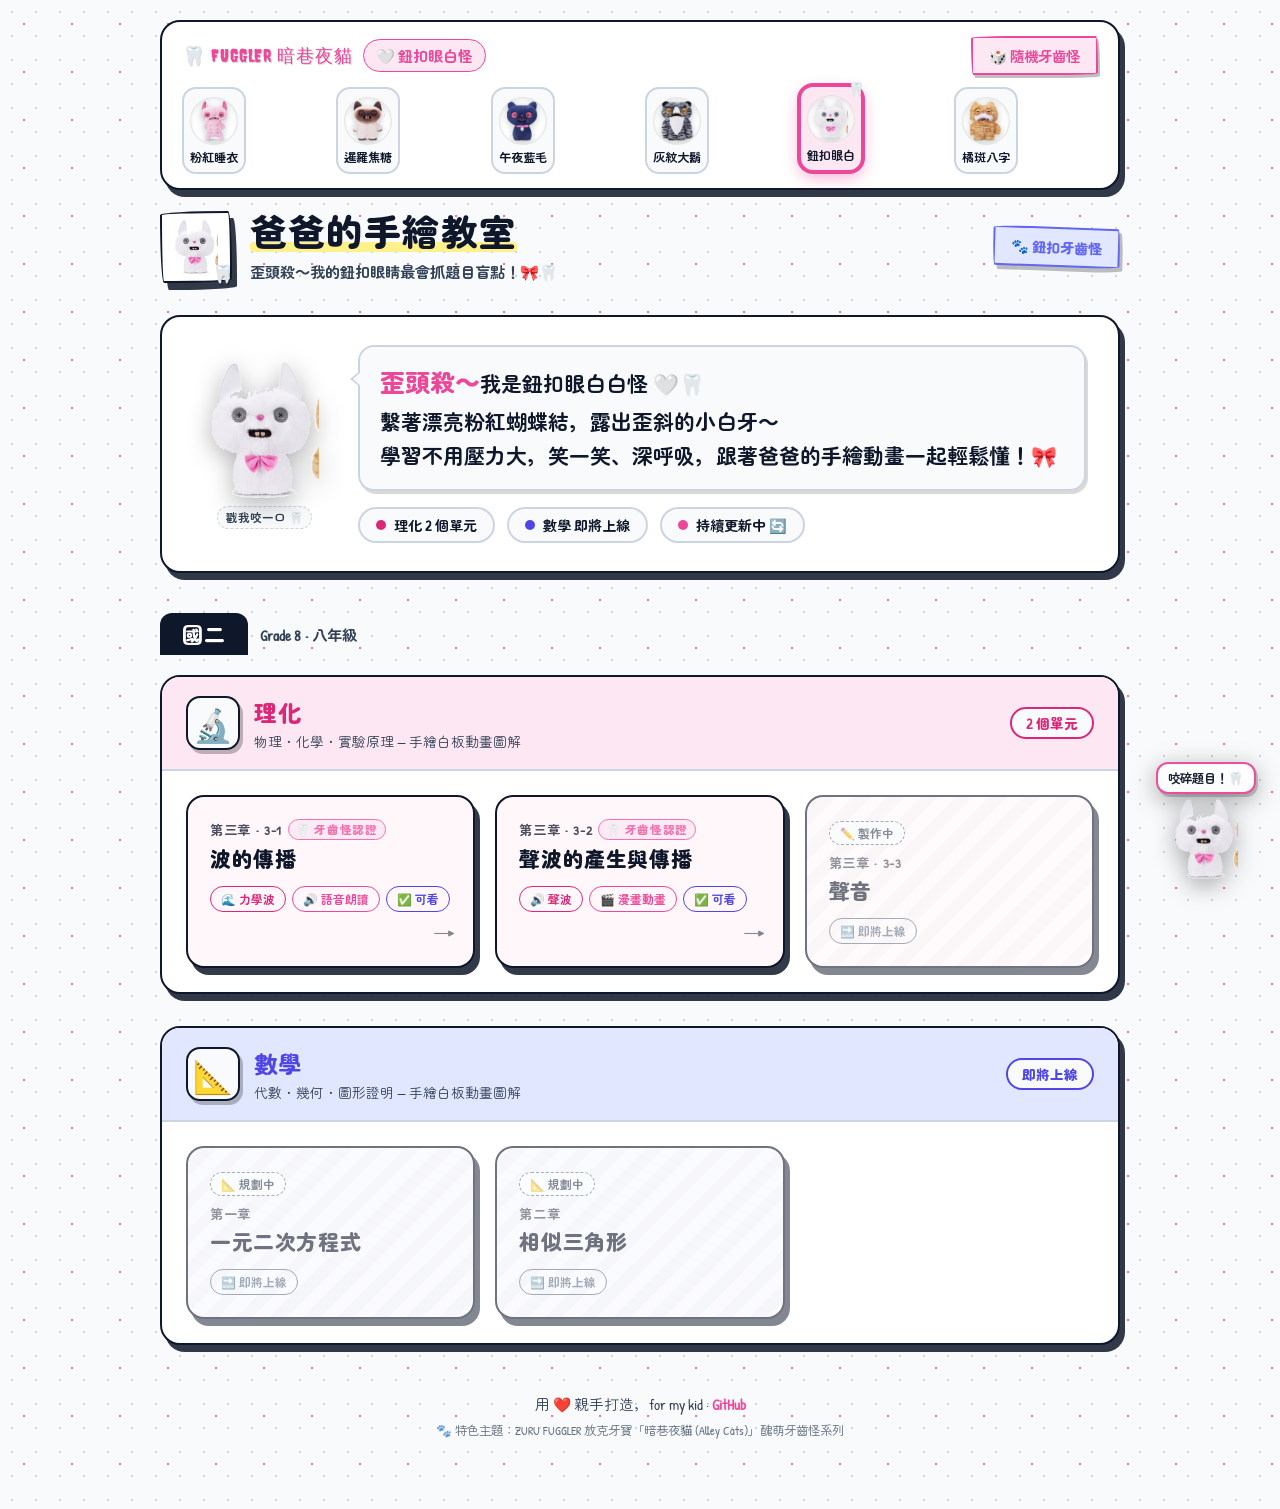
==== commit ef65a051: "新增 3-2 影片連結與教學影片設計文件" ====
--- a/index.html
+++ b/index.html
@@ -1081,7 +1081,7 @@
       <div class="hero-stats">
         <div class="stat-pill">
           <span class="dot" style="background:var(--science-color)"></span>
-          理化 1 個單元
+          理化 2 個單元
         </div>
         <div class="stat-pill">
           <span class="dot" style="background:var(--math-color)"></span>
@@ -1111,7 +1111,7 @@
           <h2>理化</h2>
           <p>物理・化學・實驗原理 — 手繪白板動畫圖解</p>
         </div>
-        <div class="subject-count">1 個單元</div>
+        <div class="subject-count">2 個單元</div>
       </div>
 
       <div class="lessons-grid">
@@ -1129,14 +1129,19 @@
           <div class="card-arrow">→</div>
         </a>
 
-        <div class="lesson-card coming-soon">
-          <span class="coming-badge">✏️ 製作中</span>
-          <div class="card-chapter">第三章 • 3-2</div>
-          <div class="card-title">波的特性</div>
+        <a class="lesson-card" href="https://youtu.be/2Xrom7AewQg" target="_blank" rel="noopener noreferrer">
+          <div class="card-chapter">
+            <span>第三章 • 3-2</span>
+            <span class="card-fuggler-stamp">🦷 牙齒怪認證</span>
+          </div>
+          <div class="card-title">聲波的產生與傳播</div>
           <div class="card-tags">
-            <span class="tag" style="color:var(--ink-light);border-color:var(--ink-light);">🔜 即將上線</span>
+            <span class="tag" style="color:var(--science-color);border-color:var(--science-color);">🔊 聲波</span>
+            <span class="tag" style="color:var(--accent);border-color:var(--accent);">🎬 漫畫動畫</span>
+            <span class="tag" style="color:var(--math-color);border-color:var(--math-color);">✅ 可看</span>
           </div>
-        </div>
+          <div class="card-arrow">→</div>
+        </a>
 
         <div class="lesson-card coming-soon">
           <span class="coming-badge">✏️ 製作中</span>
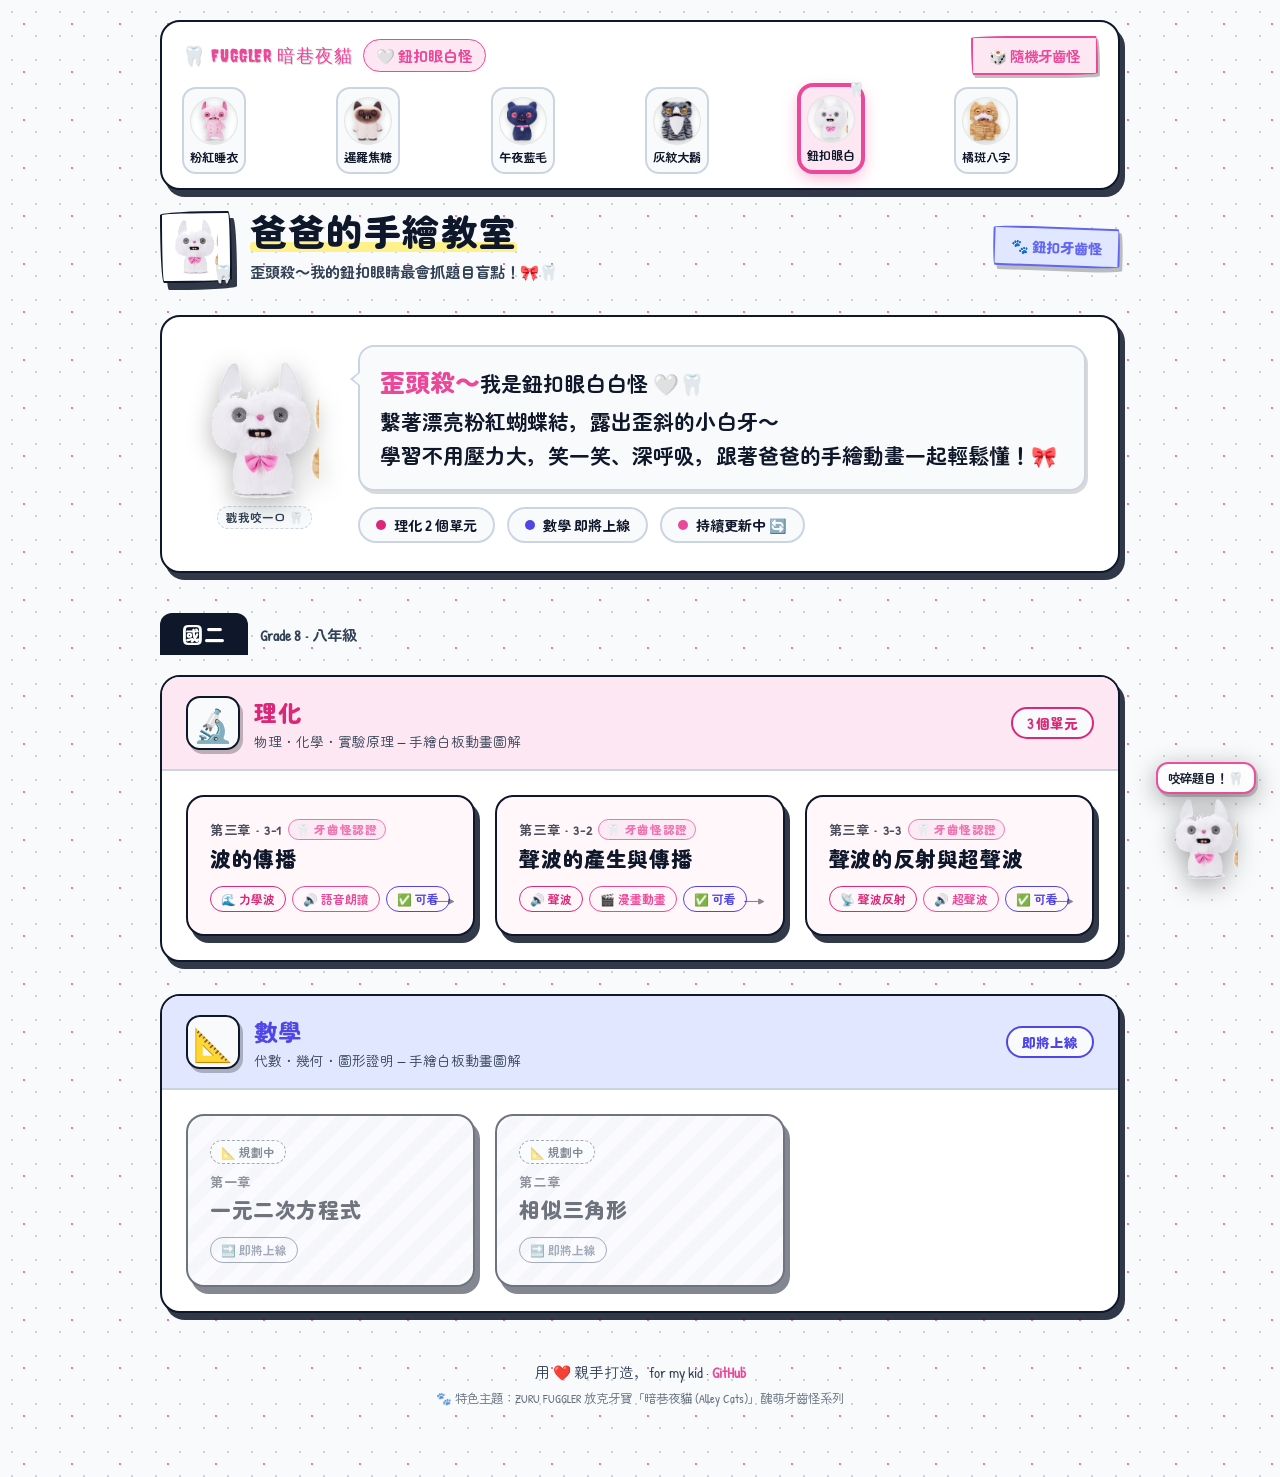
==== commit df75bbe2: "新增 3-3 影片連結與製作規格更新" ====
--- a/index.html
+++ b/index.html
@@ -1111,7 +1111,7 @@
           <h2>理化</h2>
           <p>物理・化學・實驗原理 — 手繪白板動畫圖解</p>
         </div>
-        <div class="subject-count">2 個單元</div>
+        <div class="subject-count">3 個單元</div>
       </div>
 
       <div class="lessons-grid">
@@ -1143,14 +1143,19 @@
           <div class="card-arrow">→</div>
         </a>
 
-        <div class="lesson-card coming-soon">
-          <span class="coming-badge">✏️ 製作中</span>
-          <div class="card-chapter">第三章 • 3-3</div>
-          <div class="card-title">聲音</div>
+        <a class="lesson-card" href="https://youtu.be/bzvXL8pnTB4" target="_blank" rel="noopener noreferrer">
+          <div class="card-chapter">
+            <span>第三章 • 3-3</span>
+            <span class="card-fuggler-stamp">🦷 牙齒怪認證</span>
+          </div>
+          <div class="card-title">聲波的反射與超聲波</div>
           <div class="card-tags">
-            <span class="tag" style="color:var(--ink-light);border-color:var(--ink-light);">🔜 即將上線</span>
+            <span class="tag" style="color:var(--science-color);border-color:var(--science-color);">📡 聲波反射</span>
+            <span class="tag" style="color:var(--accent);border-color:var(--accent);">🔊 超聲波</span>
+            <span class="tag" style="color:var(--math-color);border-color:var(--math-color);">✅ 可看</span>
           </div>
-        </div>
+          <div class="card-arrow">→</div>
+        </a>
       </div>
     </div>
 
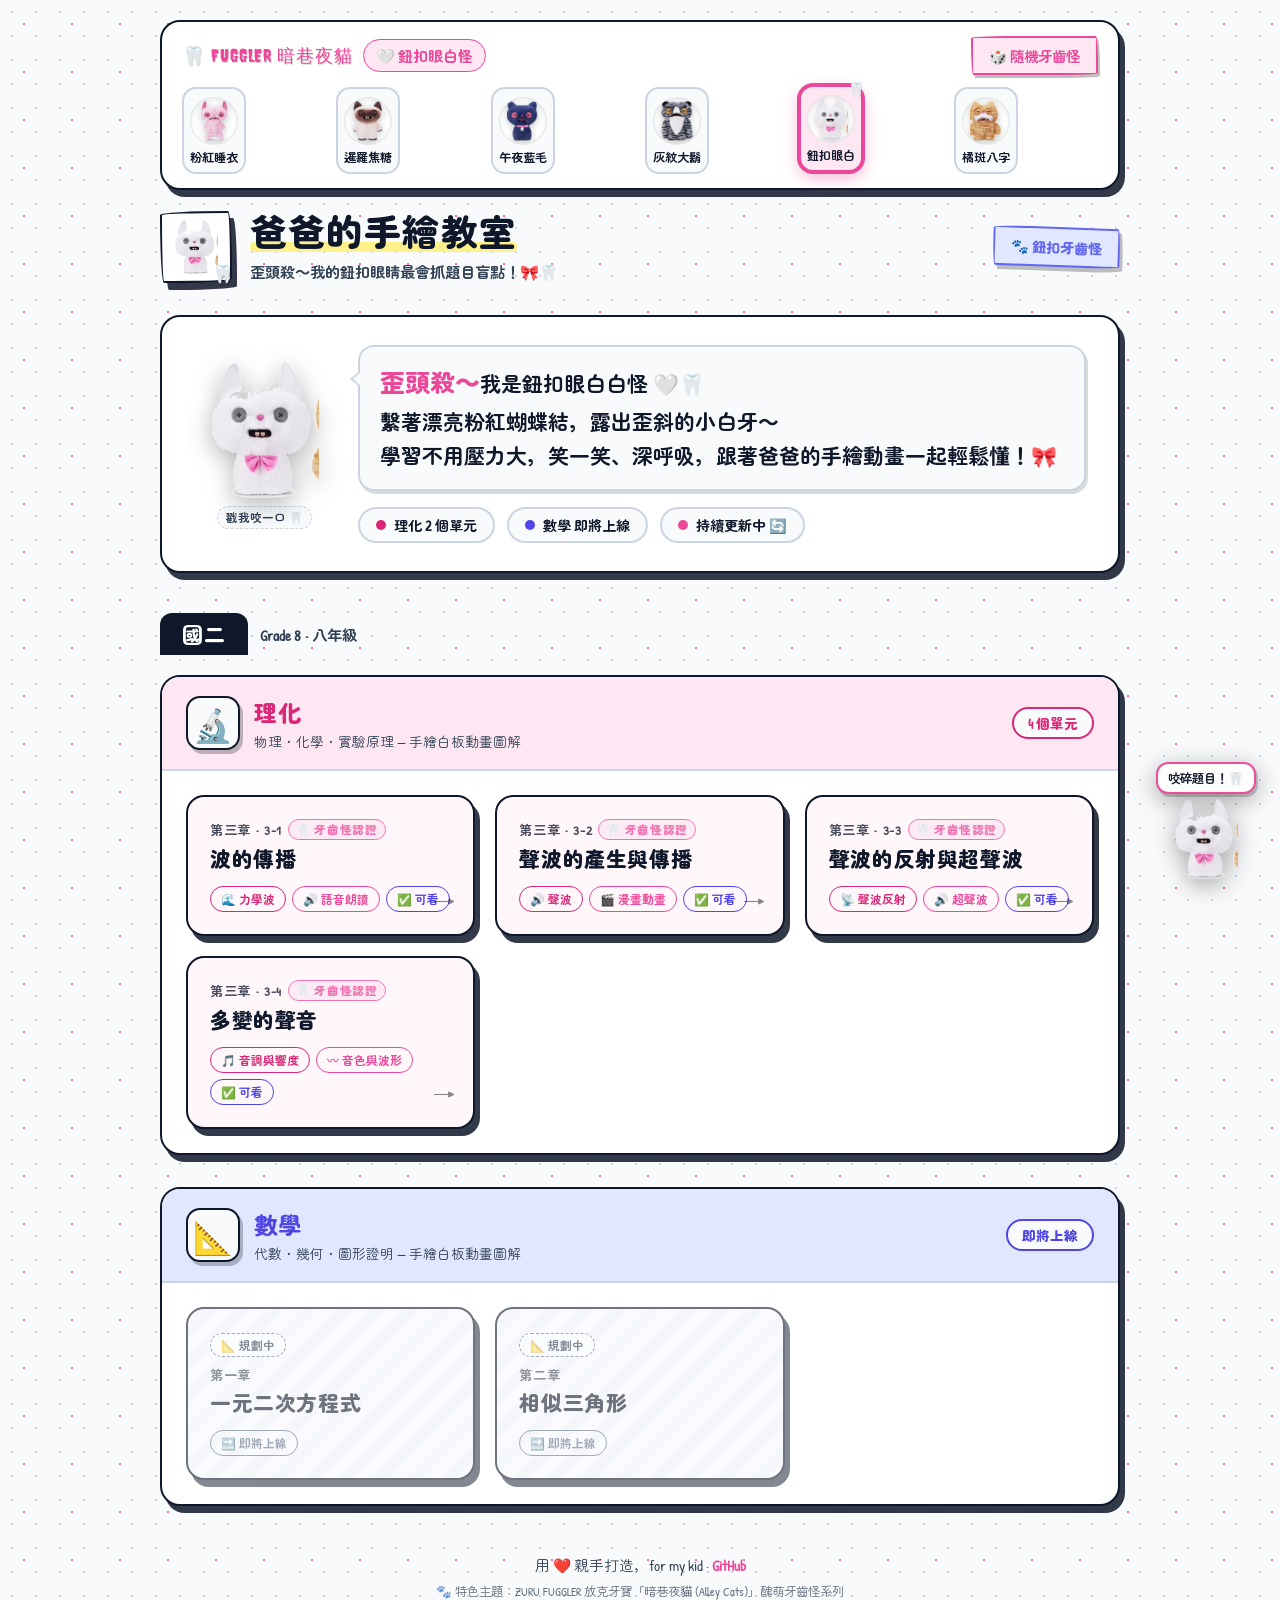
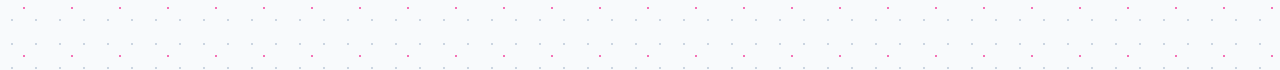
==== commit e12dcb7b: "新增 3-4 影片連結與設計說明" ====
--- a/index.html
+++ b/index.html
@@ -1111,7 +1111,7 @@
           <h2>理化</h2>
           <p>物理・化學・實驗原理 — 手繪白板動畫圖解</p>
         </div>
-        <div class="subject-count">3 個單元</div>
+        <div class="subject-count">4 個單元</div>
       </div>
 
       <div class="lessons-grid">
@@ -1152,6 +1152,20 @@
           <div class="card-tags">
             <span class="tag" style="color:var(--science-color);border-color:var(--science-color);">📡 聲波反射</span>
             <span class="tag" style="color:var(--accent);border-color:var(--accent);">🔊 超聲波</span>
+            <span class="tag" style="color:var(--math-color);border-color:var(--math-color);">✅ 可看</span>
+          </div>
+          <div class="card-arrow">→</div>
+        </a>
+
+        <a class="lesson-card" href="https://youtu.be/9YcQ8d4dhY0" target="_blank" rel="noopener noreferrer">
+          <div class="card-chapter">
+            <span>第三章 • 3-4</span>
+            <span class="card-fuggler-stamp">🦷 牙齒怪認證</span>
+          </div>
+          <div class="card-title">多變的聲音</div>
+          <div class="card-tags">
+            <span class="tag" style="color:var(--science-color);border-color:var(--science-color);">🎵 音調與響度</span>
+            <span class="tag" style="color:var(--accent);border-color:var(--accent);">〰️ 音色與波形</span>
             <span class="tag" style="color:var(--math-color);border-color:var(--math-color);">✅ 可看</span>
           </div>
           <div class="card-arrow">→</div>
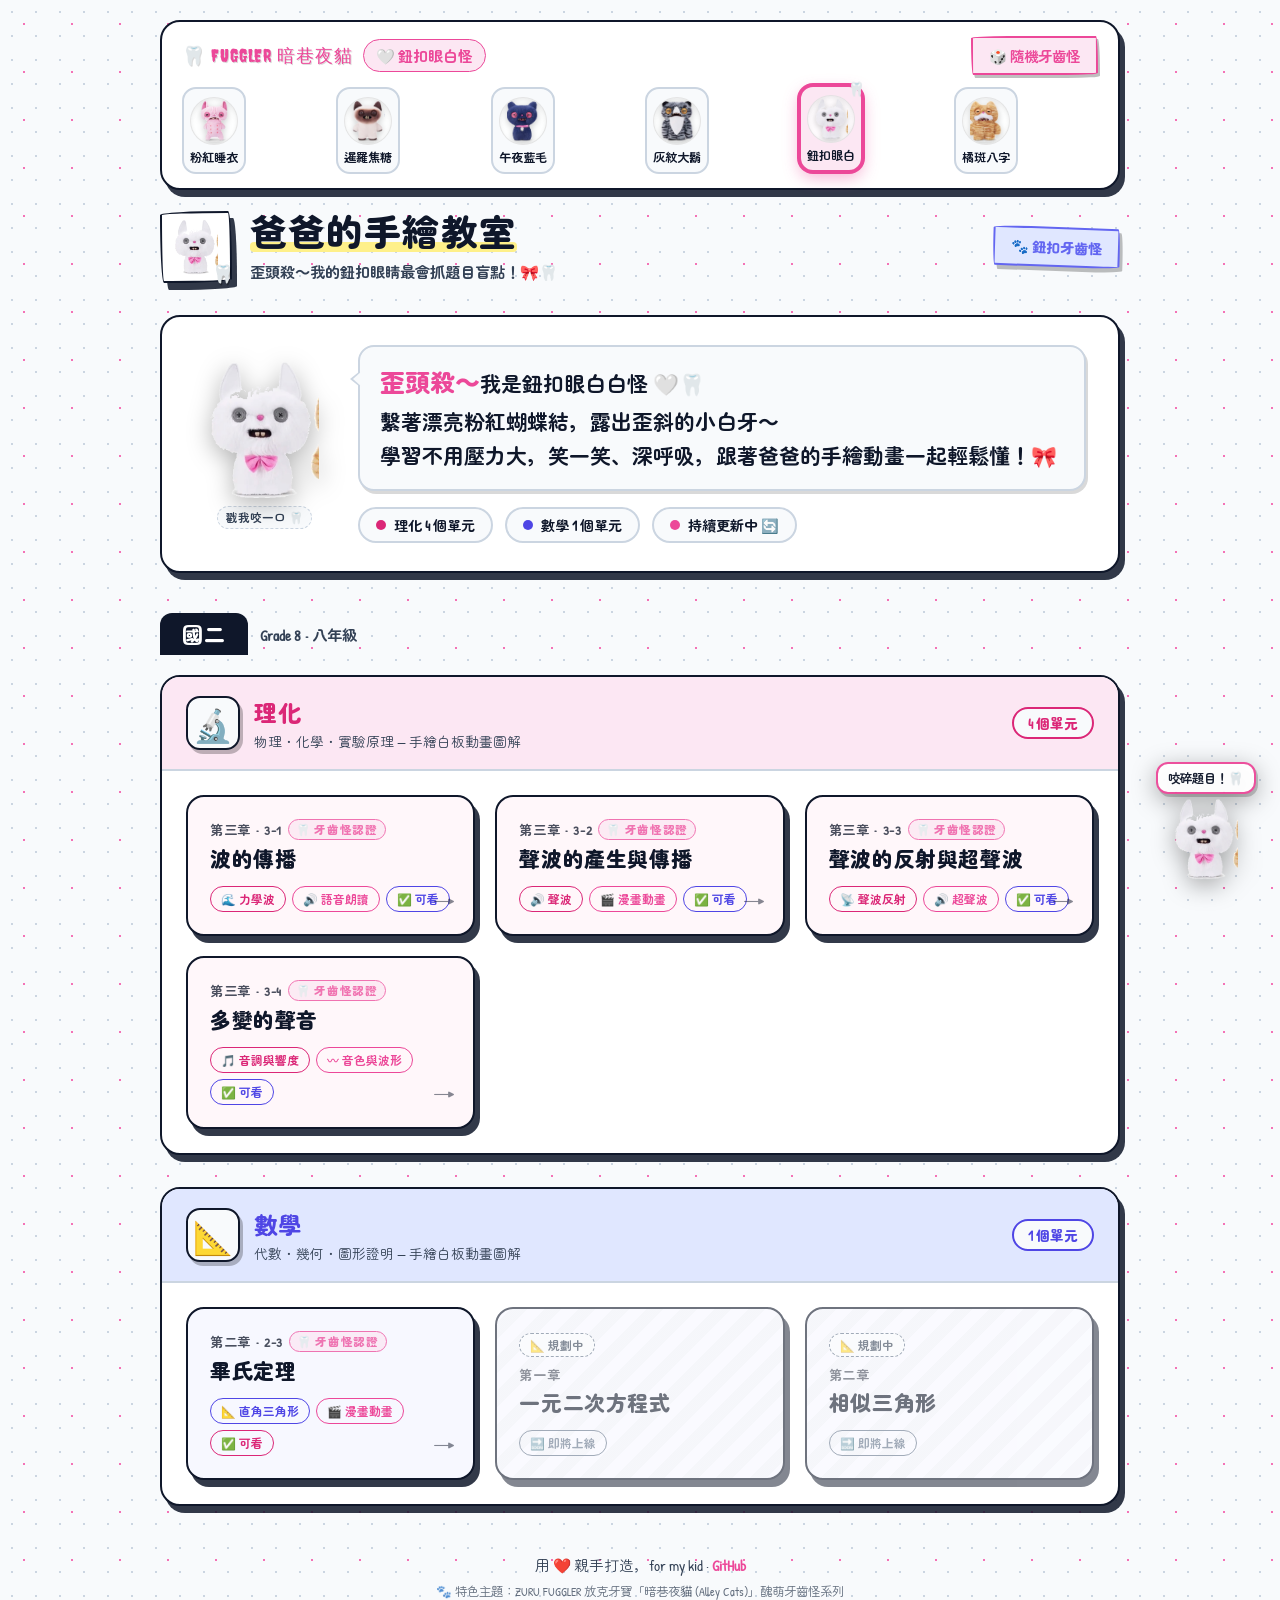
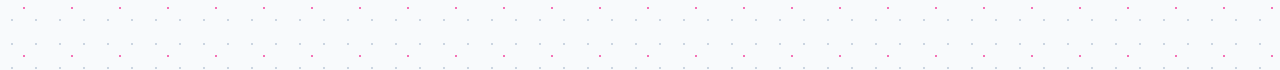
==== commit a1d49776: "新增數學 2-3 畢氏定理影片" ====
--- a/index.html
+++ b/index.html
@@ -1081,11 +1081,11 @@
       <div class="hero-stats">
         <div class="stat-pill">
           <span class="dot" style="background:var(--science-color)"></span>
-          理化 2 個單元
+          理化 4 個單元
         </div>
         <div class="stat-pill">
           <span class="dot" style="background:var(--math-color)"></span>
-          數學 即將上線
+          數學 1 個單元
         </div>
         <div class="stat-pill">
           <span class="dot" style="background:var(--accent)"></span>
@@ -1181,10 +1181,24 @@
           <h2>數學</h2>
           <p>代數・幾何・圖形證明 — 手繪白板動畫圖解</p>
         </div>
-        <div class="subject-count">即將上線</div>
+        <div class="subject-count">1 個單元</div>
       </div>
 
       <div class="lessons-grid">
+        <a class="lesson-card" href="https://youtu.be/pMkFuj9pVq8" target="_blank" rel="noopener noreferrer">
+          <div class="card-chapter">
+            <span>第二章 • 2-3</span>
+            <span class="card-fuggler-stamp">🦷 牙齒怪認證</span>
+          </div>
+          <div class="card-title">畢氏定理</div>
+          <div class="card-tags">
+            <span class="tag" style="color:var(--math-color);border-color:var(--math-color);">📐 直角三角形</span>
+            <span class="tag" style="color:var(--accent);border-color:var(--accent);">🎬 漫畫動畫</span>
+            <span class="tag" style="color:var(--science-color);border-color:var(--science-color);">✅ 可看</span>
+          </div>
+          <div class="card-arrow">→</div>
+        </a>
+
         <div class="lesson-card coming-soon">
           <span class="coming-badge">📐 規劃中</span>
           <div class="card-chapter">第一章</div>
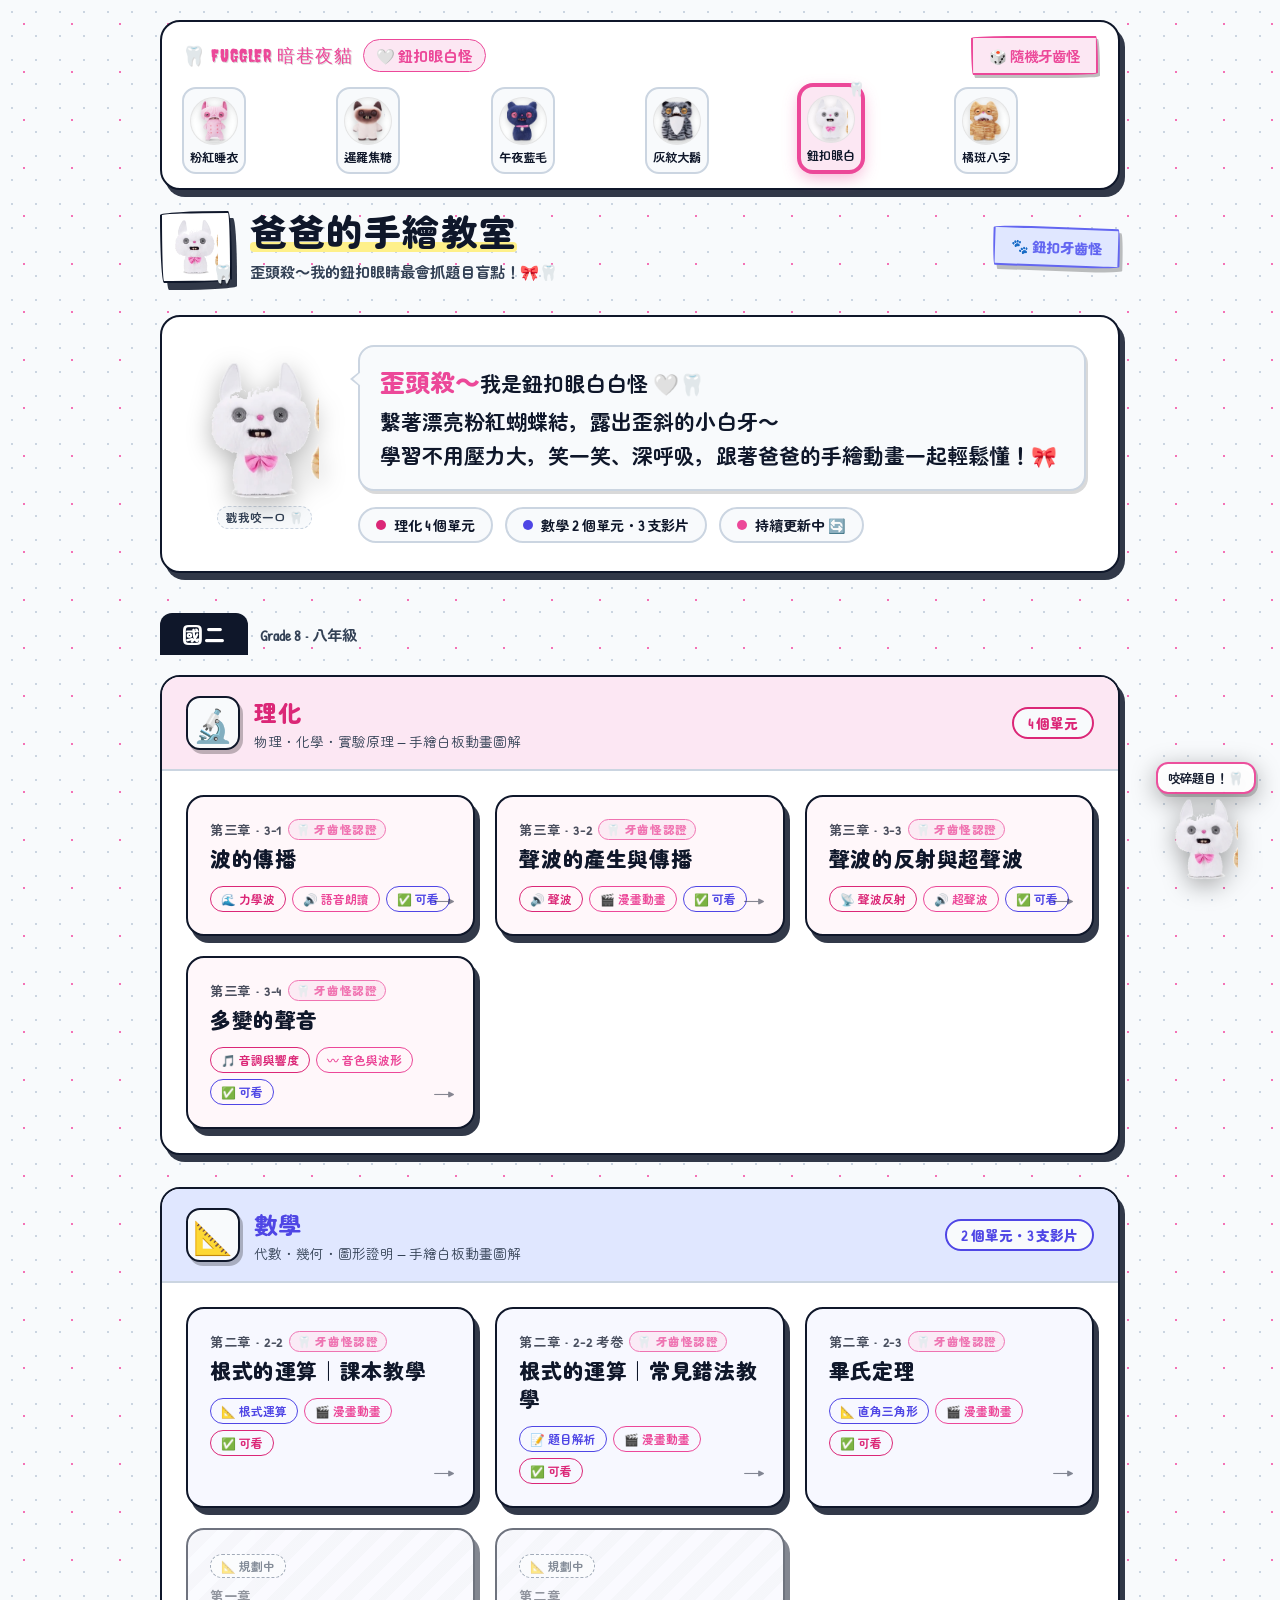
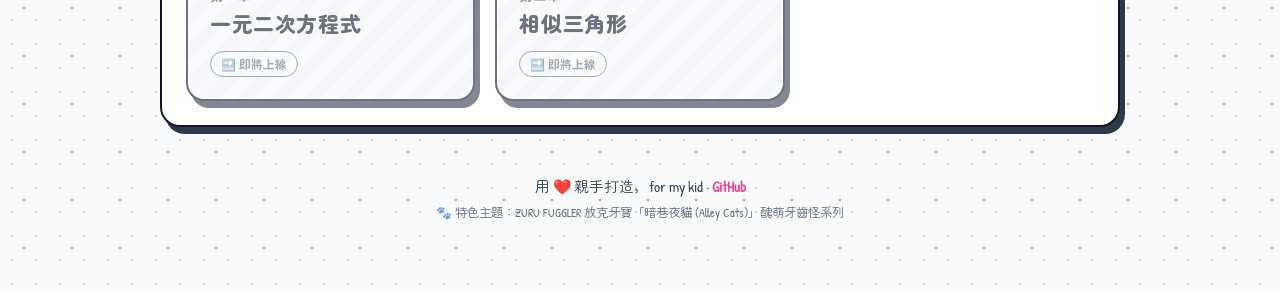
==== commit 436f497f: "新增數學 2-2 課本與考卷影片連結" ====
--- a/index.html
+++ b/index.html
@@ -1085,7 +1085,7 @@
         </div>
         <div class="stat-pill">
           <span class="dot" style="background:var(--math-color)"></span>
-          數學 1 個單元
+          數學 2 個單元・3 支影片
         </div>
         <div class="stat-pill">
           <span class="dot" style="background:var(--accent)"></span>
@@ -1181,10 +1181,38 @@
           <h2>數學</h2>
           <p>代數・幾何・圖形證明 — 手繪白板動畫圖解</p>
         </div>
-        <div class="subject-count">1 個單元</div>
+        <div class="subject-count">2 個單元・3 支影片</div>
       </div>
 
       <div class="lessons-grid">
+        <a class="lesson-card" href="https://youtu.be/A8_q92ao9D0" target="_blank" rel="noopener noreferrer">
+          <div class="card-chapter">
+            <span>第二章 • 2-2</span>
+            <span class="card-fuggler-stamp">🦷 牙齒怪認證</span>
+          </div>
+          <div class="card-title">根式的運算｜課本教學</div>
+          <div class="card-tags">
+            <span class="tag" style="color:var(--math-color);border-color:var(--math-color);">📐 根式運算</span>
+            <span class="tag" style="color:var(--accent);border-color:var(--accent);">🎬 漫畫動畫</span>
+            <span class="tag" style="color:var(--science-color);border-color:var(--science-color);">✅ 可看</span>
+          </div>
+          <div class="card-arrow">→</div>
+        </a>
+
+        <a class="lesson-card" href="https://youtu.be/ZX4qBiwFG1A" target="_blank" rel="noopener noreferrer">
+          <div class="card-chapter">
+            <span>第二章 • 2-2 考卷</span>
+            <span class="card-fuggler-stamp">🦷 牙齒怪認證</span>
+          </div>
+          <div class="card-title">根式的運算｜常見錯法教學</div>
+          <div class="card-tags">
+            <span class="tag" style="color:var(--math-color);border-color:var(--math-color);">📝 題目解析</span>
+            <span class="tag" style="color:var(--accent);border-color:var(--accent);">🎬 漫畫動畫</span>
+            <span class="tag" style="color:var(--science-color);border-color:var(--science-color);">✅ 可看</span>
+          </div>
+          <div class="card-arrow">→</div>
+        </a>
+
         <a class="lesson-card" href="https://youtu.be/pMkFuj9pVq8" target="_blank" rel="noopener noreferrer">
           <div class="card-chapter">
             <span>第二章 • 2-3</span>
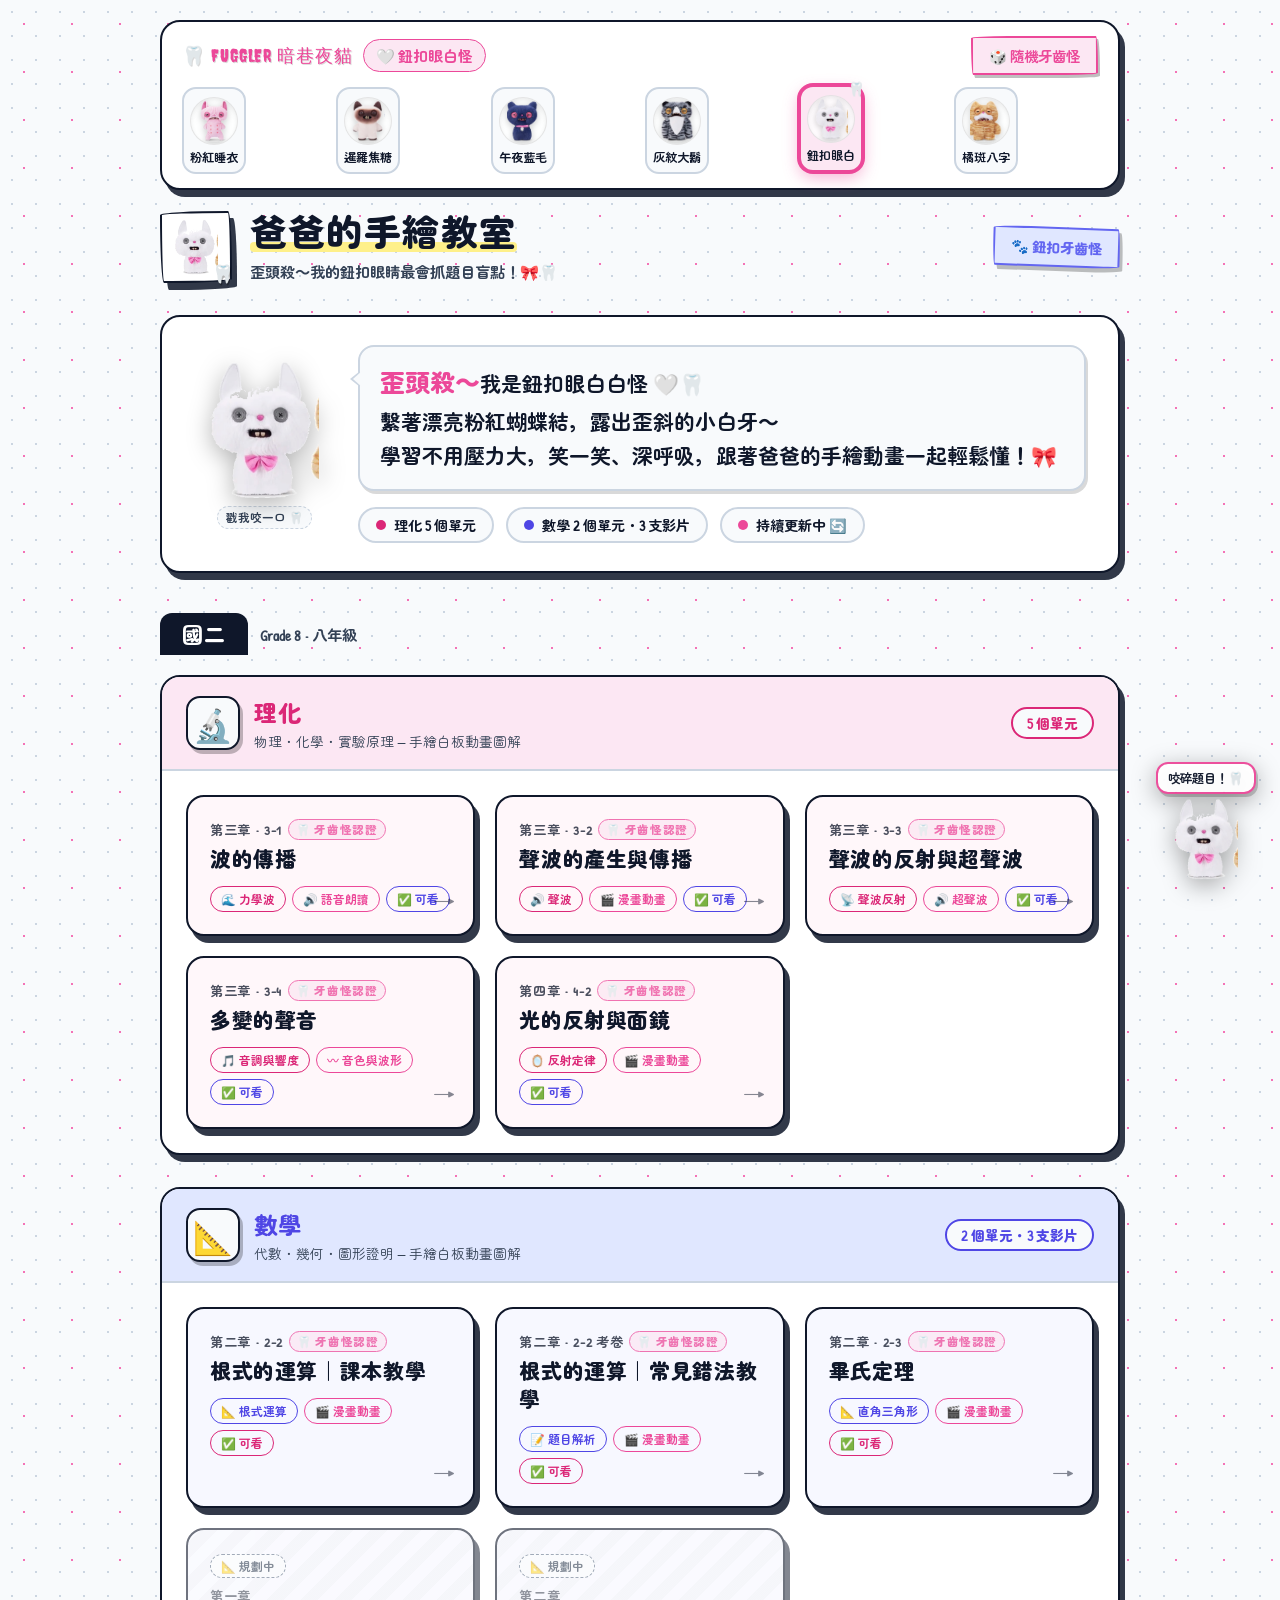
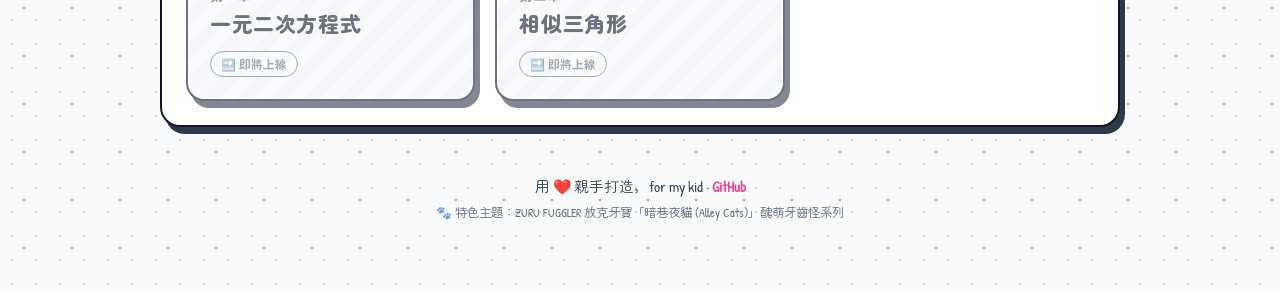
==== commit f3b5a120: "新增理化 4-2 光的反射與面鏡影片連結" ====
--- a/index.html
+++ b/index.html
@@ -1081,7 +1081,7 @@
       <div class="hero-stats">
         <div class="stat-pill">
           <span class="dot" style="background:var(--science-color)"></span>
-          理化 4 個單元
+          理化 5 個單元
         </div>
         <div class="stat-pill">
           <span class="dot" style="background:var(--math-color)"></span>
@@ -1111,7 +1111,7 @@
           <h2>理化</h2>
           <p>物理・化學・實驗原理 — 手繪白板動畫圖解</p>
         </div>
-        <div class="subject-count">4 個單元</div>
+        <div class="subject-count">5 個單元</div>
       </div>
 
       <div class="lessons-grid">
@@ -1166,6 +1166,20 @@
           <div class="card-tags">
             <span class="tag" style="color:var(--science-color);border-color:var(--science-color);">🎵 音調與響度</span>
             <span class="tag" style="color:var(--accent);border-color:var(--accent);">〰️ 音色與波形</span>
+            <span class="tag" style="color:var(--math-color);border-color:var(--math-color);">✅ 可看</span>
+          </div>
+          <div class="card-arrow">→</div>
+        </a>
+
+        <a class="lesson-card" href="https://youtu.be/CWtLBYDW2Sc" target="_blank" rel="noopener noreferrer">
+          <div class="card-chapter">
+            <span>第四章 • 4-2</span>
+            <span class="card-fuggler-stamp">🦷 牙齒怪認證</span>
+          </div>
+          <div class="card-title">光的反射與面鏡</div>
+          <div class="card-tags">
+            <span class="tag" style="color:var(--science-color);border-color:var(--science-color);">🪞 反射定律</span>
+            <span class="tag" style="color:var(--accent);border-color:var(--accent);">🎬 漫畫動畫</span>
             <span class="tag" style="color:var(--math-color);border-color:var(--math-color);">✅ 可看</span>
           </div>
           <div class="card-arrow">→</div>
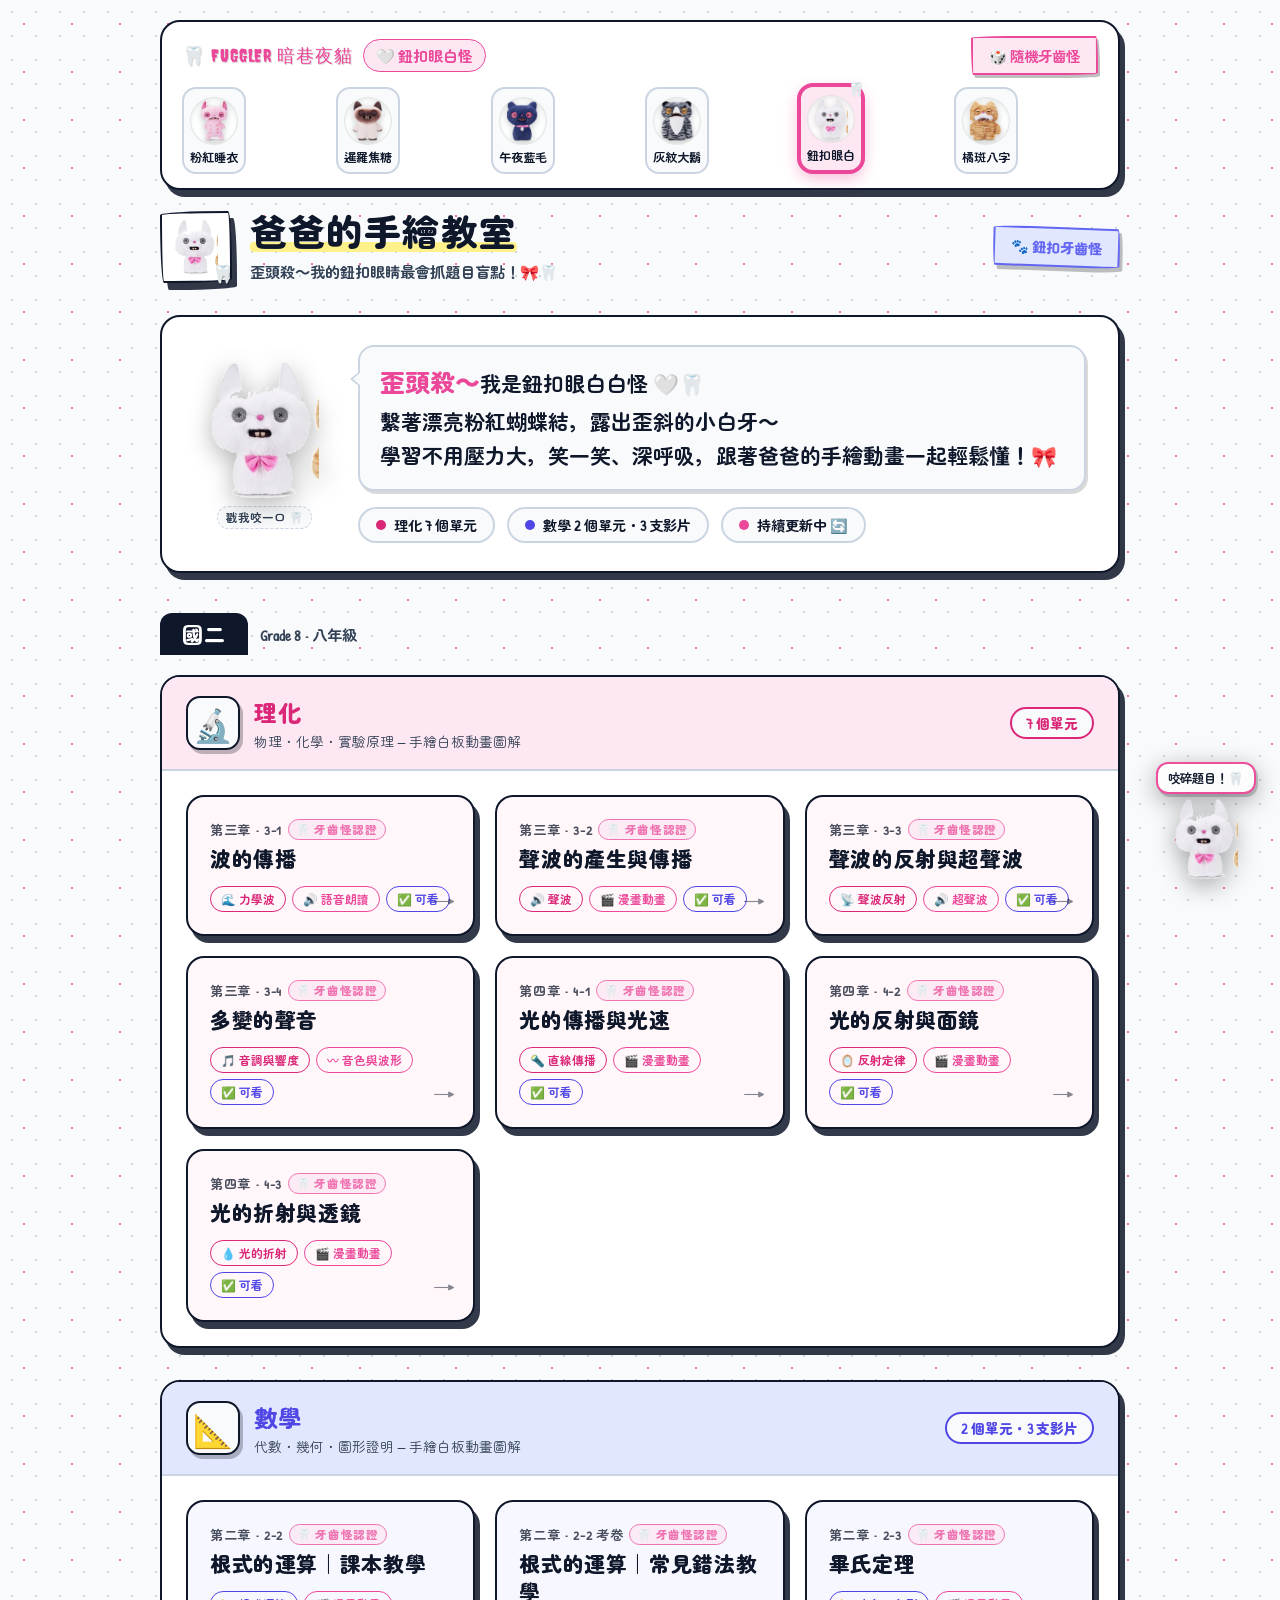
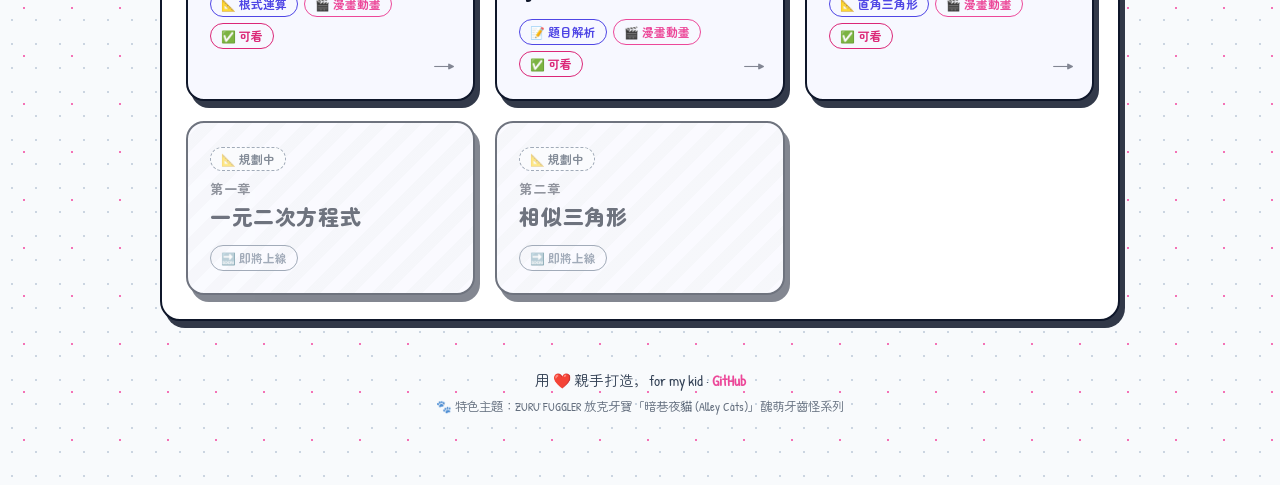
==== commit 90265f9b: "Add physics 4-1 and 4-3 video links" ====
--- a/index.html
+++ b/index.html
@@ -1081,7 +1081,7 @@
       <div class="hero-stats">
         <div class="stat-pill">
           <span class="dot" style="background:var(--science-color)"></span>
-          理化 5 個單元
+          理化 7 個單元
         </div>
         <div class="stat-pill">
           <span class="dot" style="background:var(--math-color)"></span>
@@ -1111,7 +1111,7 @@
           <h2>理化</h2>
           <p>物理・化學・實驗原理 — 手繪白板動畫圖解</p>
         </div>
-        <div class="subject-count">5 個單元</div>
+        <div class="subject-count">7 個單元</div>
       </div>
 
       <div class="lessons-grid">
@@ -1171,6 +1171,20 @@
           <div class="card-arrow">→</div>
         </a>
 
+        <a class="lesson-card" href="https://youtu.be/I9mU5YJgzbY" target="_blank" rel="noopener noreferrer">
+          <div class="card-chapter">
+            <span>第四章 • 4-1</span>
+            <span class="card-fuggler-stamp">🦷 牙齒怪認證</span>
+          </div>
+          <div class="card-title">光的傳播與光速</div>
+          <div class="card-tags">
+            <span class="tag" style="color:var(--science-color);border-color:var(--science-color);">🔦 直線傳播</span>
+            <span class="tag" style="color:var(--accent);border-color:var(--accent);">🎬 漫畫動畫</span>
+            <span class="tag" style="color:var(--math-color);border-color:var(--math-color);">✅ 可看</span>
+          </div>
+          <div class="card-arrow">→</div>
+        </a>
+
         <a class="lesson-card" href="https://youtu.be/CWtLBYDW2Sc" target="_blank" rel="noopener noreferrer">
           <div class="card-chapter">
             <span>第四章 • 4-2</span>
@@ -1179,6 +1193,20 @@
           <div class="card-title">光的反射與面鏡</div>
           <div class="card-tags">
             <span class="tag" style="color:var(--science-color);border-color:var(--science-color);">🪞 反射定律</span>
+            <span class="tag" style="color:var(--accent);border-color:var(--accent);">🎬 漫畫動畫</span>
+            <span class="tag" style="color:var(--math-color);border-color:var(--math-color);">✅ 可看</span>
+          </div>
+          <div class="card-arrow">→</div>
+        </a>
+
+        <a class="lesson-card" href="https://youtu.be/oFnkssLIQe8" target="_blank" rel="noopener noreferrer">
+          <div class="card-chapter">
+            <span>第四章 • 4-3</span>
+            <span class="card-fuggler-stamp">🦷 牙齒怪認證</span>
+          </div>
+          <div class="card-title">光的折射與透鏡</div>
+          <div class="card-tags">
+            <span class="tag" style="color:var(--science-color);border-color:var(--science-color);">💧 光的折射</span>
             <span class="tag" style="color:var(--accent);border-color:var(--accent);">🎬 漫畫動畫</span>
             <span class="tag" style="color:var(--math-color);border-color:var(--math-color);">✅ 可看</span>
           </div>
